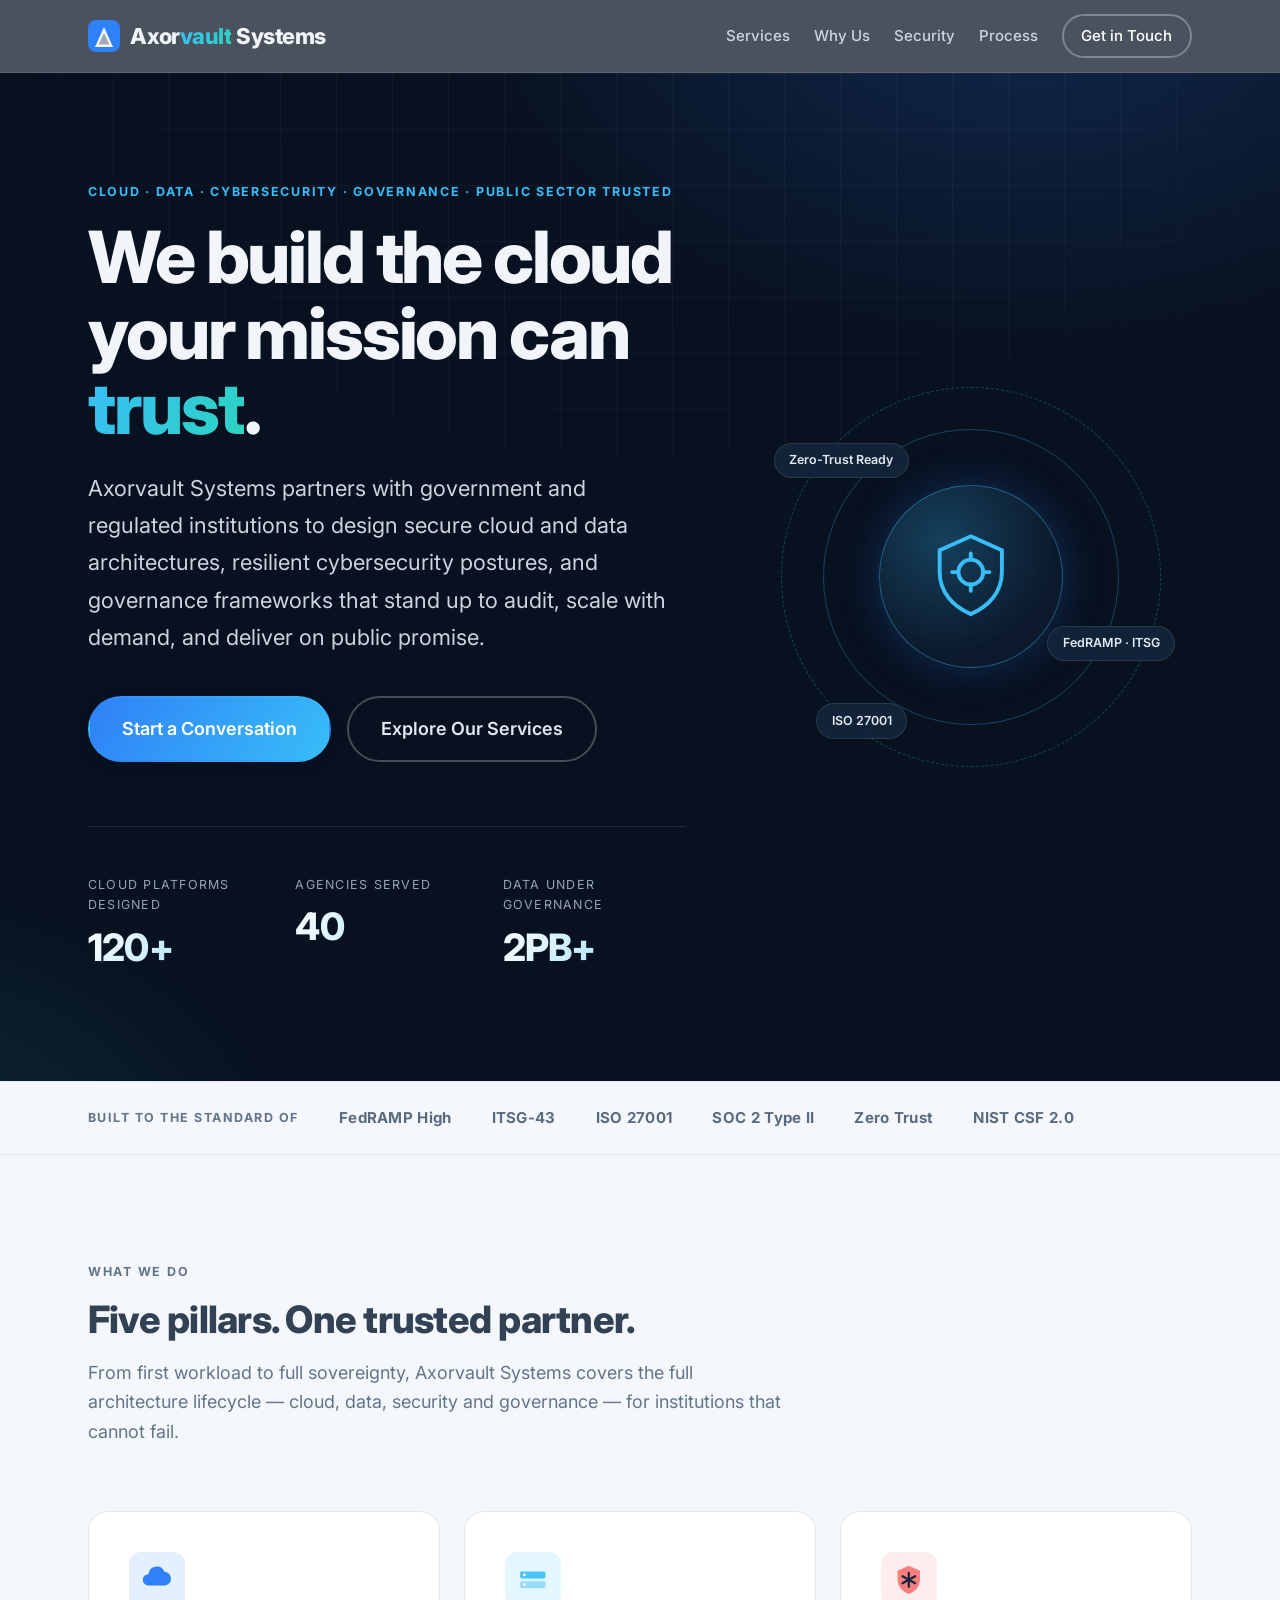
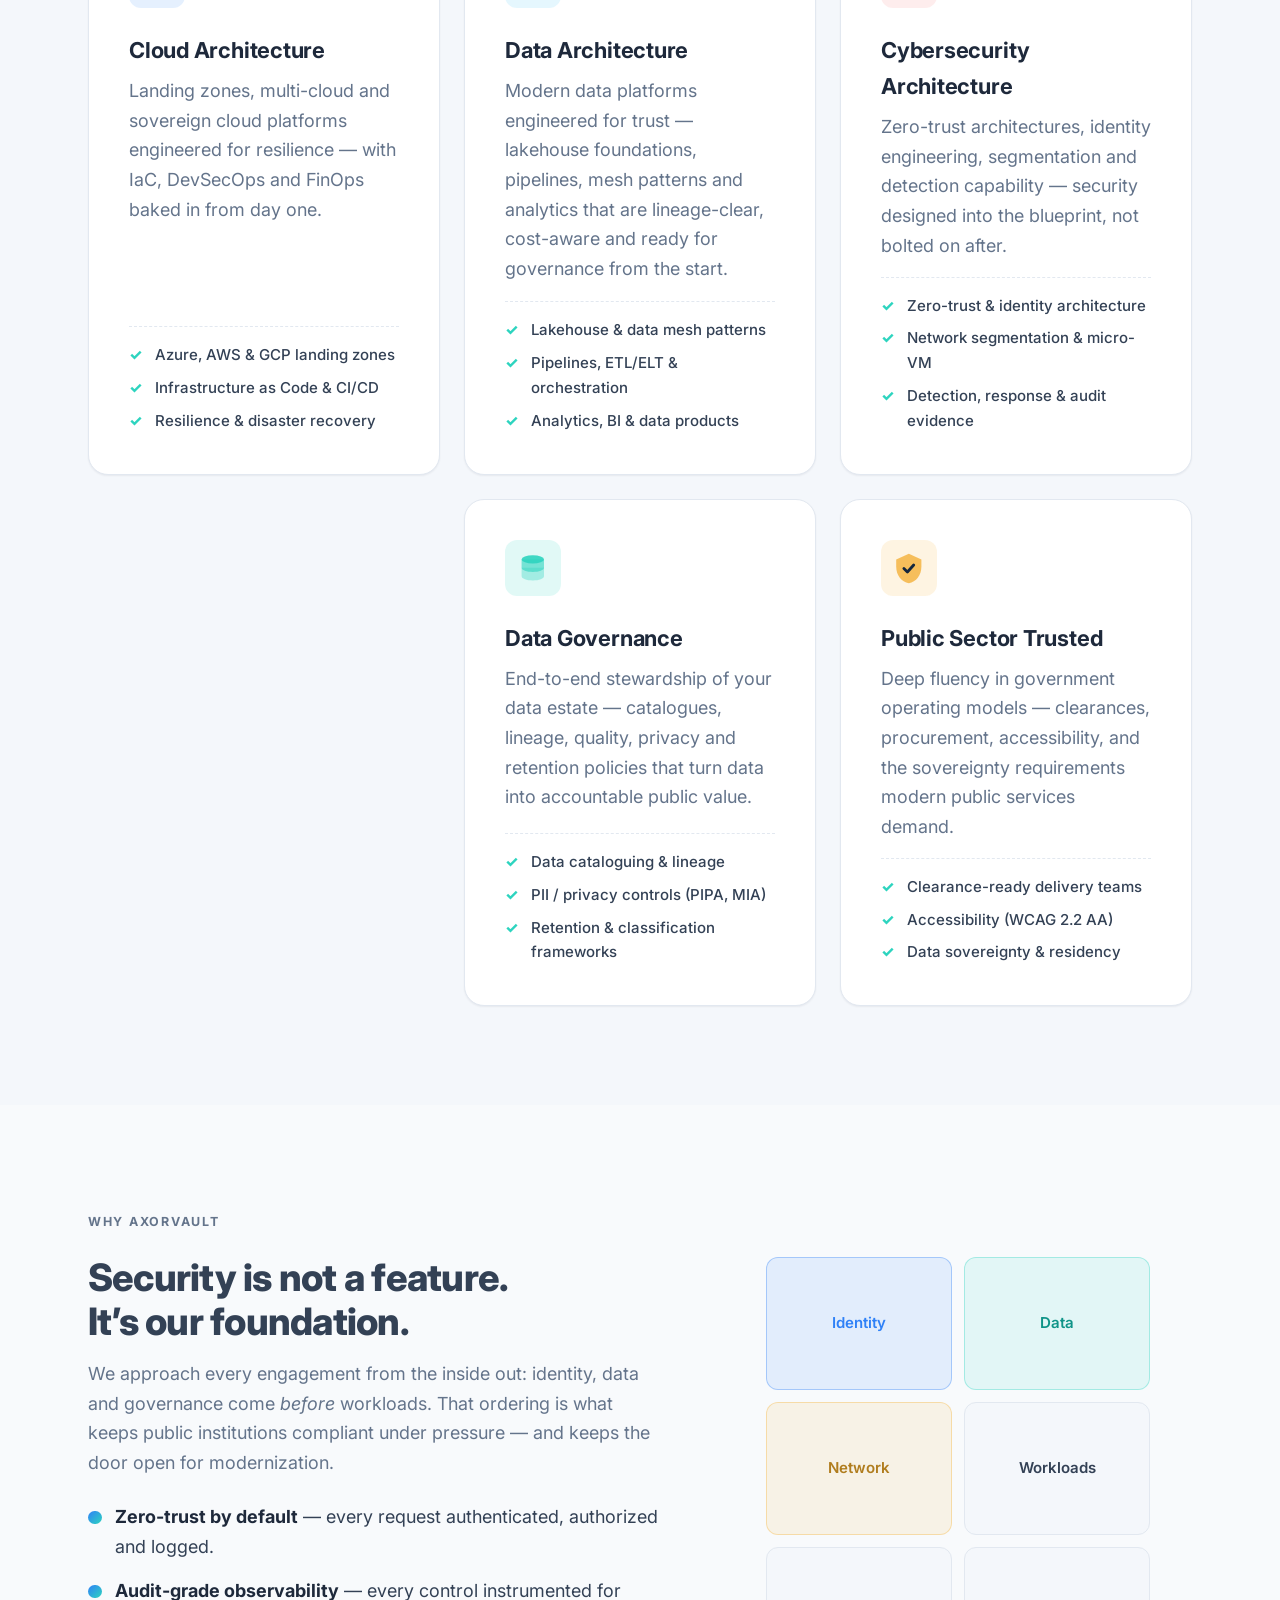
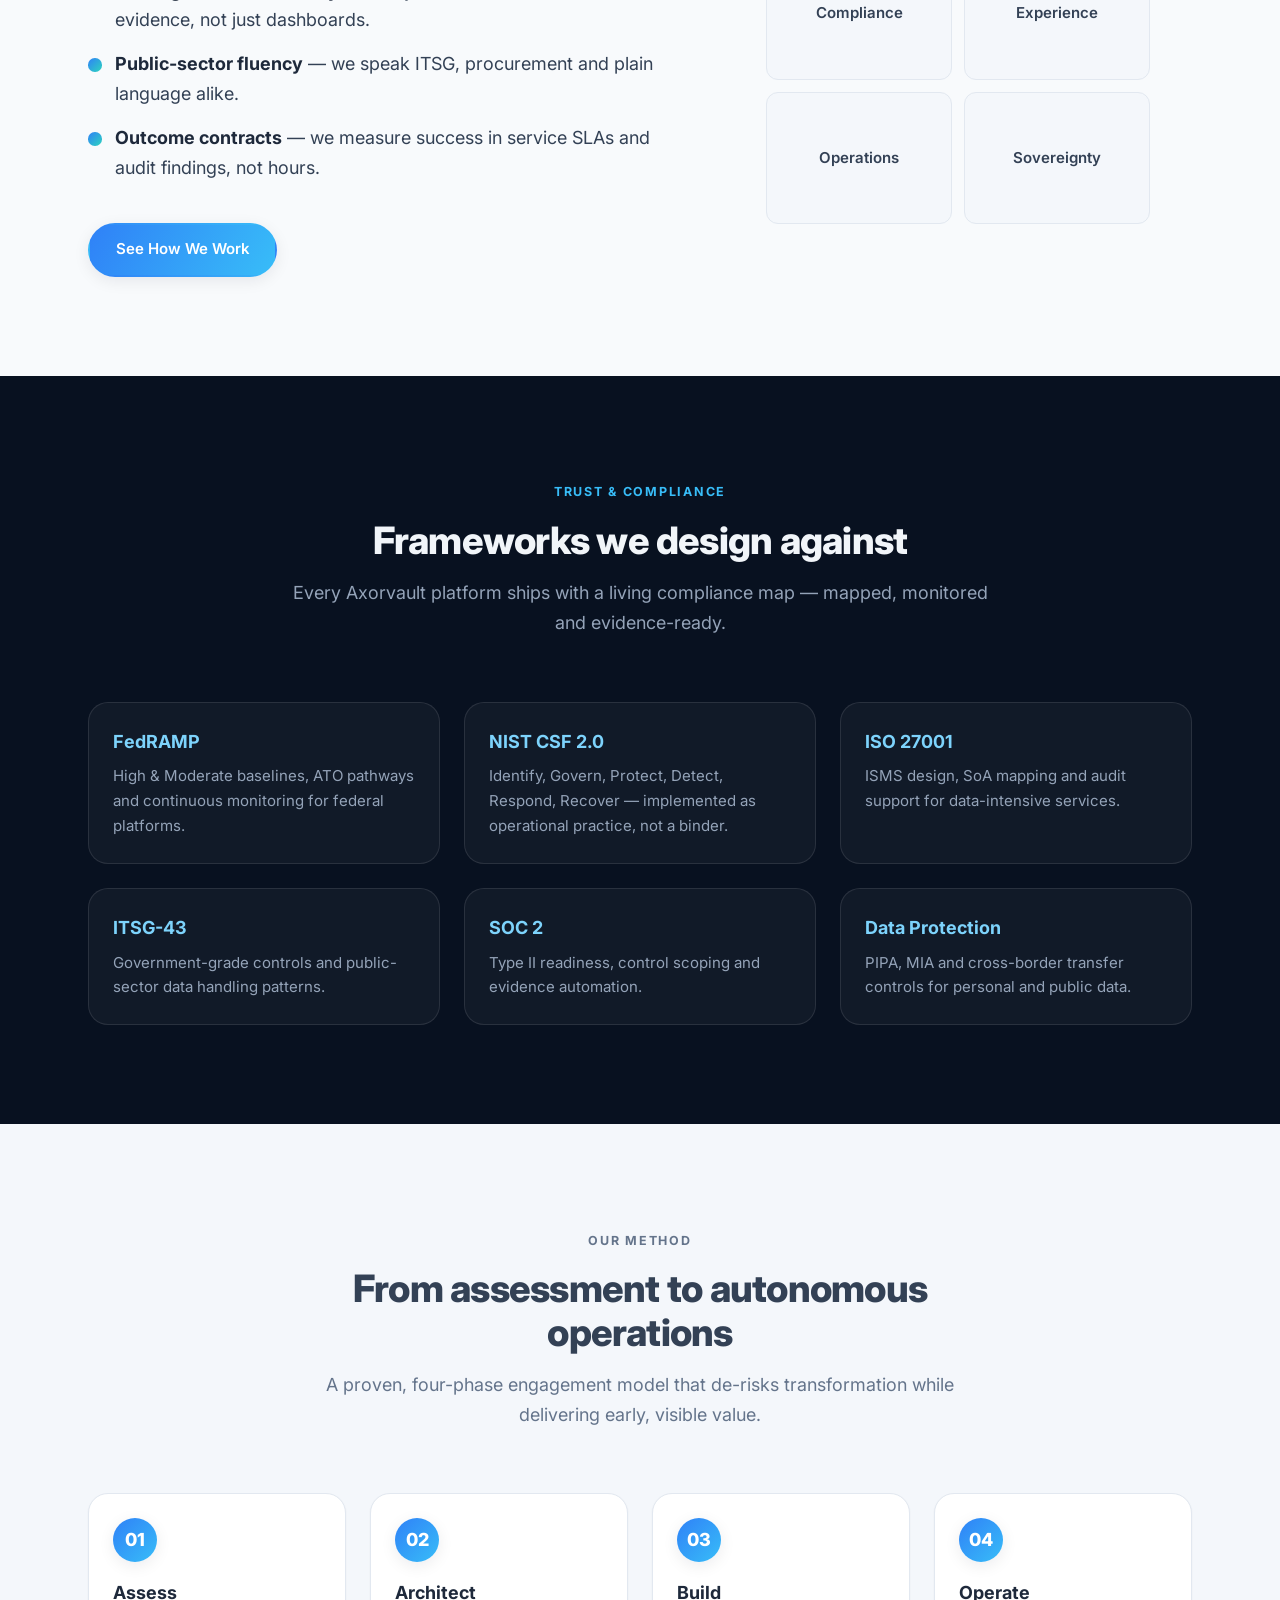
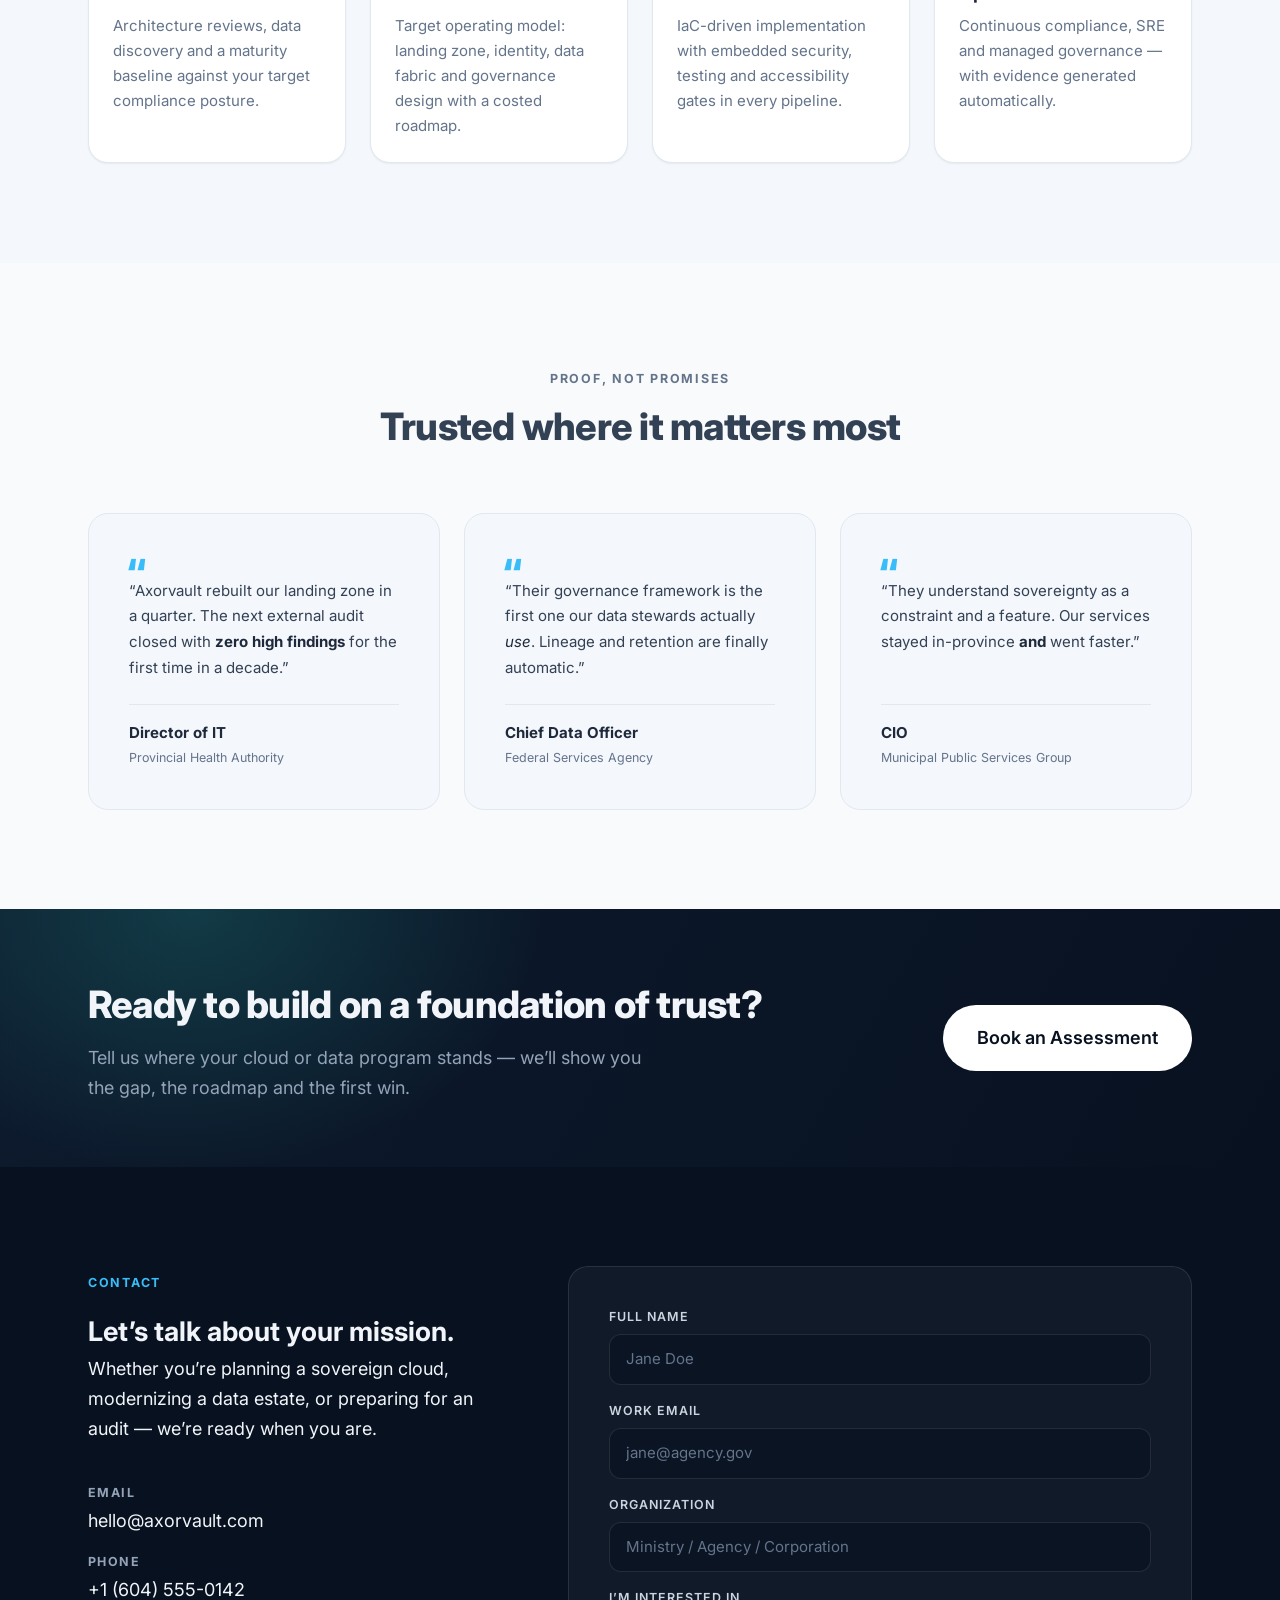
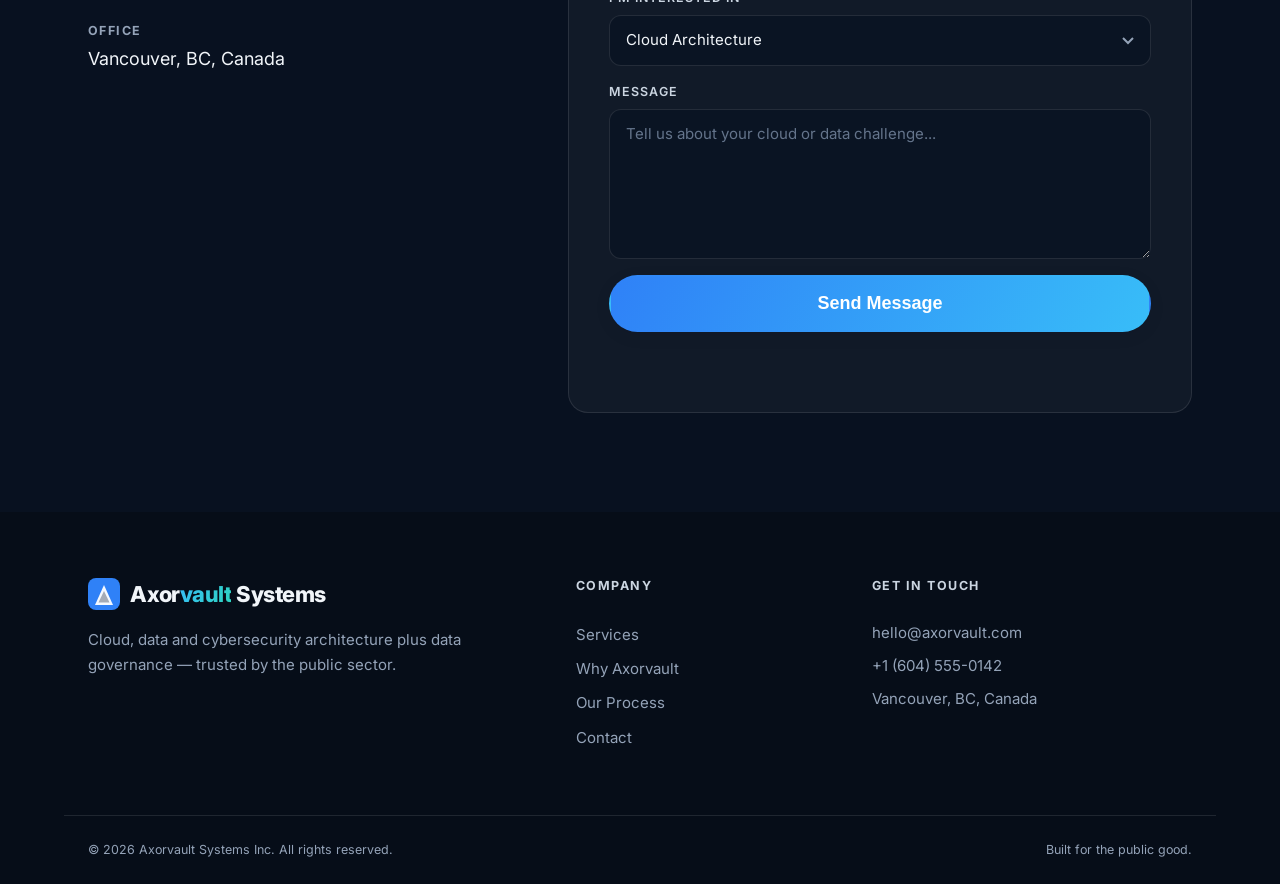
==== index.html @ ec341d4b "initial commit" ====
<!DOCTYPE html>
<html lang="en">
<head>
  <meta charset="UTF-8" />
  <meta name="viewport" content="width=device-width, initial-scale=1.0" />
  <title>Axorvault Systems — Cloud, Data &amp; Cybersecurity Architecture, Data Governance, Public Sector Trusted</title>
  <meta name="description" content="Axorvault Systems designs secure cloud and data architectures, cybersecurity frameworks and data governance programs trusted by public sector organizations." />
  <link rel="icon" type="image/svg+xml" href="assets/favicon.svg" />
  <link rel="preconnect" href="https://fonts.googleapis.com" />
  <link rel="preconnect" href="https://fonts.gstatic.com" crossorigin />
  <link href="https://fonts.googleapis.com/css2?family=Inter:wght@400;500;600;700;800&display=swap" rel="stylesheet" />
  <link rel="stylesheet" href="css/styles.css" />
</head>
<body>
  <a class="skip-link" href="#main">Skip to main content</a>

  <!-- ══════════════ SECTION: HEADER / NAV ══════════════ -->
  <header class="nav" id="top">
    <div class="container nav__inner">
      <a class="brand" href="#top" aria-label="Axorvault home">
        <svg class="brand__mark" viewBox="0 0 32 32" aria-hidden="true" focusable="false">
          <rect width="32" height="32" rx="8" fill="#2f81f7" />
          <path d="M16 7l9 20H7z" fill="#fff" opacity="0.95" />
          <path d="M16 13l5.5 11.5h-11z" fill="#0d1b2e" opacity="0.35" />
        </svg>
        <span class="brand__name">Axor<em>vault</em> Systems</span>
      </a>

      <nav class="nav__links" id="primary-nav" aria-label="Primary">
        <a href="#services">Services</a>
        <a href="#why">Why Us</a>
        <a href="#security">Security</a>
        <a href="#process">Process</a>
        <a href="#contact" class="btn btn--sm">Get in Touch</a>
      </nav>

      <button class="nav__toggle" type="button" aria-expanded="false" aria-controls="primary-nav">
        <span class="nav__toggle-bar" aria-hidden="true"></span>
        <span class="nav__toggle-bar" aria-hidden="true"></span>
        <span class="nav__toggle-bar" aria-hidden="true"></span>
        <span class="sr-only">Toggle menu</span>
      </button>
    </div>
  </header>

  <main id="main">
    <!-- ══════════════ SECTION: HERO ══════════════ -->
    <section class="hero" aria-labelledby="hero-title">
      <div class="container hero__inner">
        <div class="hero__content reveal">
          <p class="eyebrow eyebrow--accent">Cloud · Data · Cybersecurity · Governance · Public Sector Trusted</p>
          <h1 id="hero-title">We build the cloud your mission can <span class="grad-text">trust</span>.</h1>
          <p class="lede">Axorvault Systems partners with government and regulated institutions to design secure cloud and data architectures, resilient cybersecurity postures, and governance frameworks that stand up to audit, scale with demand, and deliver on public promise.</p>
          <div class="hero__actions">
            <a href="#contact" class="btn btn--primary btn--lg">Start a Conversation</a>
            <a href="#services" class="btn btn--ghost btn--lg">Explore Our Services</a>
          </div>

          <dl class="hero__stats" role="list">
            <div class="stat" role="listitem">
              <dt>Cloud Platforms Designed</dt>
              <dd class="stat__num" data-count="120" data-suffix="+">0+</dd>
            </div>
            <div class="stat" role="listitem">
              <dt>Agencies Served</dt>
              <dd class="stat__num" data-count="40" data-suffix="">0</dd>
            </div>
            <div class="stat" role="listitem">
              <dt>Data Under Governance</dt>
              <dd class="stat__num" data-count="2" data-suffix="PB+">0PB+</dd>
            </div>
          </dl>
        </div>

        <div class="hero__visual reveal" aria-hidden="true">
          <div class="vault">
            <div class="vault__ring vault__ring--1"></div>
            <div class="vault__ring vault__ring--2"></div>
            <div class="vault__core">
              <svg viewBox="0 0 64 64" class="vault__icon">
                <path d="M32 6l20 9v14c0 13-8.5 22-20 27C20.5 51 12 42 12 29V15z" fill="none" stroke="#38bdf8" stroke-width="2.5" />
                <circle cx="32" cy="29" r="8" fill="none" stroke="#38bdf8" stroke-width="2.5" />
                <path d="M32 21v-4M32 41v-4M24 29h-4M44 29h-4" stroke="#38bdf8" stroke-width="2.5" stroke-linecap="round" />
              </svg>
            </div>
            <div class="vault__chip vault__chip--1">Zero-Trust Ready</div>
            <div class="vault__chip vault__chip--2">FedRAMP · ITSG</div>
            <div class="vault__chip vault__chip--3">ISO 27001</div>
          </div>
        </div>
      </div>
    </section>

    <!-- ══════════════ SECTION: TRUST BAR ══════════════ -->
    <section class="trustbar" aria-label="Compliance and certifications">
      <div class="container trustbar__inner reveal">
        <span class="trustbar__label">Built to the standard of</span>
        <ul class="trustbar__items" role="list">
          <li>FedRAMP High</li>
          <li>ITSG-43</li>
          <li>ISO 27001</li>
          <li>SOC 2 Type II</li>
          <li>Zero Trust</li>
          <li>NIST CSF 2.0</li>
        </ul>
      </div>
    </section>

    <!-- ══════════════ SECTION: SERVICES ══════════════ -->
    <section class="section section--light" id="services" aria-labelledby="services-title">
      <div class="container">
        <header class="section__head reveal">
          <p class="eyebrow">What We Do</p>
          <h2 id="services-title">Five pillars. One trusted partner.</h2>
          <p class="section__sub">From first workload to full sovereignty, Axorvault Systems covers the full architecture lifecycle — cloud, data, security and governance — for institutions that cannot fail.</p>
        </header>

        <div class="card-grid">
          <article class="service-card reveal">
            <div class="service-card__icon service-card__icon--azure" aria-hidden="true">
              <svg viewBox="0 0 24 24"><path d="M6 16a4 4 0 010-8 6 6 0 0111.5-1.8A4.5 4.5 0 0117 16H6z" fill="currentColor"/></svg>
            </div>
            <h3>Cloud Architecture</h3>
            <p>Landing zones, multi-cloud and sovereign cloud platforms engineered for resilience — with IaC, DevSecOps and FinOps baked in from day one.</p>
            <ul class="tick-list">
              <li>Azure, AWS &amp; GCP landing zones</li>
              <li>Infrastructure as Code &amp; CI/CD</li>
              <li>Resilience &amp; disaster recovery</li>
            </ul>
          </article>

          <article class="service-card reveal">
            <div class="service-card__icon service-card__icon--cyan" aria-hidden="true">
              <svg viewBox="0 0 24 24"><rect x="3" y="6" width="18" height="5" rx="1" fill="currentColor" opacity="0.9"/><rect x="3" y="13" width="18" height="5" rx="1" fill="currentColor" opacity="0.45"/><circle cx="6" cy="8.5" r="1" fill="#fff"/><circle cx="6" cy="15.5" r="1" fill="#fff"/></svg>
            </div>
            <h3>Data Architecture</h3>
            <p>Modern data platforms engineered for trust — lakehouse foundations, pipelines, mesh patterns and analytics that are lineage-clear, cost-aware and ready for governance from the start.</p>
            <ul class="tick-list">
              <li>Lakehouse &amp; data mesh patterns</li>
              <li>Pipelines, ETL/ELT &amp; orchestration</li>
              <li>Analytics, BI &amp; data products</li>
            </ul>
          </article>

          <article class="service-card reveal">
            <div class="service-card__icon service-card__icon--red" aria-hidden="true">
              <svg viewBox="0 0 24 24"><path d="M12 2l8 3.5v6c0 5.5-3.4 9.3-8 10.5C7.4 20.8 4 17 4 11.5v-6z" fill="currentColor" opacity="0.9"/><path d="M12 7v10M7.5 9.5l9 5M16.5 9.5l-9 5" fill="none" stroke="#14263d" stroke-width="1.6" stroke-linecap="round"/></svg>
            </div>
            <h3>Cybersecurity Architecture</h3>
            <p>Zero-trust architectures, identity engineering, segmentation and detection capability — security designed into the blueprint, not bolted on after.</p>
            <ul class="tick-list">
              <li>Zero-trust &amp; identity architecture</li>
              <li>Network segmentation &amp; micro-VM</li>
              <li>Detection, response &amp; audit evidence</li>
            </ul>
          </article>

          <article class="service-card service-card--center reveal">
            <div class="service-card__icon service-card__icon--teal" aria-hidden="true">
              <svg viewBox="0 0 24 24"><ellipse cx="12" cy="6" rx="8" ry="3" fill="currentColor" opacity="0.9"/><path d="M4 6v6c0 1.7 3.6 3 8 3s8-1.3 8-3V6" fill="currentColor" opacity="0.6"/><path d="M4 12v6c0 1.7 3.6 3 8 3s8-1.3 8-3v-6" fill="currentColor" opacity="0.35"/></svg>
            </div>
            <h3>Data Governance</h3>
            <p>End-to-end stewardship of your data estate — catalogues, lineage, quality, privacy and retention policies that turn data into accountable public value.</p>
            <ul class="tick-list">
              <li>Data cataloguing &amp; lineage</li>
              <li>PII / privacy controls (PIPA, MIA)</li>
              <li>Retention &amp; classification frameworks</li>
            </ul>
          </article>

          <article class="service-card reveal">
            <div class="service-card__icon service-card__icon--gold" aria-hidden="true">
              <svg viewBox="0 0 24 24"><path d="M12 2l9 4v5c0 6.5-3.8 10.8-9 12-5.2-1.2-9-5.5-9-12V6z" fill="currentColor" opacity="0.9"/><path d="M8.5 12.5l2.5 2.5 4.5-5" fill="none" stroke="#14263d" stroke-width="2" stroke-linecap="round" stroke-linejoin="round"/></svg>
            </div>
            <h3>Public Sector Trusted</h3>
            <p>Deep fluency in government operating models — clearances, procurement, accessibility, and the sovereignty requirements modern public services demand.</p>
            <ul class="tick-list">
              <li>Clearance-ready delivery teams</li>
              <li>Accessibility (WCAG 2.2 AA)</li>
              <li>Data sovereignty &amp; residency</li>
            </ul>
          </article>
        </div>
      </div>
    </section>

    <!-- ══════════════ SECTION: WHY AXORVAULT ══════════════ -->
    <section class="section" id="why" aria-labelledby="why-title">
      <div class="container why__inner">
        <div class="why__content reveal">
          <p class="eyebrow">Why Axorvault</p>
          <h2 id="why-title">Security is not a feature.<br />It&rsquo;s our foundation.</h2>
          <p>We approach every engagement from the inside out: identity, data and governance come <em>before</em> workloads. That ordering is what keeps public institutions compliant under pressure — and keeps the door open for modernization.</p>
          <ul class="why__list">
            <li><strong>Zero-trust by default</strong> — every request authenticated, authorized and logged.</li>
            <li><strong>Audit-grade observability</strong> — every control instrumented for evidence, not just dashboards.</li>
            <li><strong>Public-sector fluency</strong> — we speak ITSG, procurement and plain language alike.</li>
            <li><strong>Outcome contracts</strong> — we measure success in service SLAs and audit findings, not hours.</li>
          </ul>
          <a href="#process" class="btn btn--primary">See How We Work</a>
        </div>

        <div class="why__visual reveal" aria-hidden="true">
          <div class="matrix">
            <div class="matrix__cell matrix__cell--a">Identity</div>
            <div class="matrix__cell matrix__cell--b">Data</div>
            <div class="matrix__cell matrix__cell--c">Network</div>
            <div class="matrix__cell matrix__cell--d">Workloads</div>
            <div class="matrix__cell matrix__cell--e">Compliance</div>
            <div class="matrix__cell matrix__cell--f">Experience</div>
            <div class="matrix__cell matrix__cell--g">Operations</div>
            <div class="matrix__cell matrix__cell--h">Sovereignty</div>
          </div>
        </div>
      </div>
    </section>

    <!-- ══════════════ SECTION: SECURITY ══════════════ -->
    <section class="section section--dark" id="security" aria-labelledby="security-title">
      <div class="container">
        <header class="section__head section__head--center reveal">
          <p class="eyebrow eyebrow--accent">Trust &amp; Compliance</p>
          <h2 id="security-title">Frameworks we design against</h2>
          <p class="section__sub">Every Axorvault platform ships with a living compliance map — mapped, monitored and evidence-ready.</p>
        </header>

        <div class="framework-grid">
          <div class="framework reveal"><h3>FedRAMP</h3><p>High &amp; Moderate baselines, ATO pathways and continuous monitoring for federal platforms.</p></div>
          <div class="framework reveal"><h3>NIST CSF 2.0</h3><p>Identify, Govern, Protect, Detect, Respond, Recover — implemented as operational practice, not a binder.</p></div>
          <div class="framework reveal"><h3>ISO 27001</h3><p>ISMS design, SoA mapping and audit support for data-intensive services.</p></div>
          <div class="framework reveal"><h3>ITSG-43</h3><p>Government-grade controls and public-sector data handling patterns.</p></div>
          <div class="framework reveal"><h3>SOC 2</h3><p>Type II readiness, control scoping and evidence automation.</p></div>
          <div class="framework reveal"><h3>Data Protection</h3><p>PIPA, MIA and cross-border transfer controls for personal and public data.</p></div>
        </div>
      </div>
    </section>

    <!-- ══════════════ SECTION: PROCESS ══════════════ -->
    <section class="section section--light" id="process" aria-labelledby="process-title">
      <div class="container">
        <header class="section__head section__head--center reveal">
          <p class="eyebrow">Our Method</p>
          <h2 id="process-title">From assessment to autonomous operations</h2>
          <p class="section__sub">A proven, four-phase engagement model that de-risks transformation while delivering early, visible value.</p>
        </header>

        <ol class="steps" role="list">
          <li class="step reveal">
            <span class="step__num">01</span>
            <h3>Assess</h3>
            <p>Architecture reviews, data discovery and a maturity baseline against your target compliance posture.</p>
          </li>
          <li class="step reveal">
            <span class="step__num">02</span>
            <h3>Architect</h3>
            <p>Target operating model: landing zone, identity, data fabric and governance design with a costed roadmap.</p>
          </li>
          <li class="step reveal">
            <span class="step__num">03</span>
            <h3>Build</h3>
            <p>IaC-driven implementation with embedded security, testing and accessibility gates in every pipeline.</p>
          </li>
          <li class="step reveal">
            <span class="step__num">04</span>
            <h3>Operate</h3>
            <p>Continuous compliance, SRE and managed governance — with evidence generated automatically.</p>
          </li>
        </ol>
      </div>
    </section>

    <!-- ══════════════ SECTION: TESTIMONIALS ══════════════ -->
    <section class="section" id="results" aria-labelledby="results-title">
      <div class="container">
        <header class="section__head section__head--center reveal">
          <p class="eyebrow">Proof, Not Promises</p>
          <h2 id="results-title">Trusted where it matters most</h2>
        </header>

        <div class="quote-grid">
          <figure class="quote reveal">
            <blockquote>&ldquo;Axorvault rebuilt our landing zone in a quarter. The next external audit closed with <strong>zero high findings</strong> for the first time in a decade.&rdquo;</blockquote>
            <figcaption><strong>Director of IT</strong><span>Provincial Health Authority</span></figcaption>
          </figure>
          <figure class="quote reveal">
            <blockquote>&ldquo;Their governance framework is the first one our data stewards actually <em>use</em>. Lineage and retention are finally automatic.&rdquo;</blockquote>
            <figcaption><strong>Chief Data Officer</strong><span>Federal Services Agency</span></figcaption>
          </figure>
          <figure class="quote reveal">
            <blockquote>&ldquo;They understand sovereignty as a constraint and a feature. Our services stayed in-province <strong>and</strong> went faster.&rdquo;</blockquote>
            <figcaption><strong>CIO</strong><span>Municipal Public Services Group</span></figcaption>
          </figure>
        </div>
      </div>
    </section>

    <!-- ══════════════ SECTION: CTA ══════════════ -->
    <section class="cta" aria-labelledby="cta-title">
      <div class="container cta__inner reveal">
        <div>
          <h2 id="cta-title">Ready to build on a foundation of trust?</h2>
          <p>Tell us where your cloud or data program stands — we&rsquo;ll show you the gap, the roadmap and the first win.</p>
        </div>
        <a href="#contact" class="btn btn--light btn--lg">Book an Assessment</a>
      </div>
    </section>

    <!-- ══════════════ SECTION: CONTACT ══════════════ -->
    <section class="section section--dark" id="contact" aria-labelledby="contact-title">
      <div class="container contact__inner">
        <div class="contact__info reveal">
          <p class="eyebrow eyebrow--accent">Contact</p>
          <h2 id="contact-title">Let&rsquo;s talk about your mission.</h2>
          <p>Whether you&rsquo;re planning a sovereign cloud, modernizing a data estate, or preparing for an audit — we&rsquo;re ready when you are.</p>
          <ul class="contact__details" role="list">
            <li>
              <span class="contact__label">Email</span>
              <a href="mailto:hello@axorvault.com">hello@axorvault.com</a>
            </li>
            <li>
              <span class="contact__label">Phone</span>
              <a href="tel:+16045550142">+1 (604) 555-0142</a>
            </li>
            <li>
              <span class="contact__label">Office</span>
              <span>Vancouver, BC, Canada</span>
            </li>
          </ul>
        </div>

        <form class="contact__form reveal" novalidate>
          <div class="field">
            <label for="name">Full name</label>
            <input id="name" name="name" type="text" autocomplete="name" required placeholder="Jane Doe" />
          </div>
          <div class="field">
            <label for="email">Work email</label>
            <input id="email" name="email" type="email" autocomplete="email" required placeholder="jane@agency.gov" />
          </div>
          <div class="field">
            <label for="org">Organization</label>
            <input id="org" name="org" type="text" autocomplete="organization" placeholder="Ministry / Agency / Corporation" />
          </div>
          <div class="field">
            <label for="topic">I&rsquo;m interested in</label>
            <select id="topic" name="topic">
              <option>Cloud Architecture</option>
              <option>Data Architecture</option>
              <option>Cybersecurity Architecture</option>
              <option>Data Governance</option>
              <option>Public Sector Transformation</option>
              <option>Compliance &amp; Audit</option>
              <option>Something else</option>
            </select>
          </div>
          <div class="field">
            <label for="message">Message</label>
            <textarea id="message" name="message" rows="5" required placeholder="Tell us about your cloud or data challenge..."></textarea>
          </div>
          <button class="btn btn--primary btn--lg" type="submit">Send Message</button>
          <p class="form-status" role="status" aria-live="polite"></p>
        </form>
      </div>
    </section>
  </main>

  <!-- ══════════════ SECTION: FOOTER ══════════════ -->
  <footer class="footer">
    <div class="container footer__inner">
      <div class="footer__brand">
        <a class="brand brand--footer" href="#top" aria-label="Axorvault home">
          <svg class="brand__mark" viewBox="0 0 32 32" aria-hidden="true" focusable="false">
            <rect width="32" height="32" rx="8" fill="#2f81f7" />
            <path d="M16 7l9 20H7z" fill="#fff" opacity="0.95" />
            <path d="M16 13l5.5 11.5h-11z" fill="#0d1b2e" opacity="0.35" />
          </svg>
          <span class="brand__name">Axor<em>vault</em> Systems</span>
        </a>
        <p>Cloud, data and cybersecurity architecture plus data governance — trusted by the public sector.</p>
      </div>

      <nav class="footer__nav" aria-label="Footer">
        <h3>Company</h3>
        <a href="#services">Services</a>
        <a href="#why">Why Axorvault</a>
        <a href="#process">Our Process</a>
        <a href="#contact">Contact</a>
      </nav>

      <div class="footer__contact">
        <h3>Get in Touch</h3>
        <a href="mailto:hello@axorvault.com">hello@axorvault.com</a>
        <a href="tel:+16045550142">+1 (604) 555-0142</a>
        <p>Vancouver, BC, Canada</p>
      </div>
    </div>
    <div class="container footer__legal">
      <p>&copy; <span id="year"></span> Axorvault Systems Inc. All rights reserved.</p>
      <p>Built for the public good.</p>
    </div>
  </footer>

  <script src="js/main.js"></script>
</body>
</html>
---- css/styles.css ----
/* ═══════════════════════════════════════════════════════════
   AXORVAULT — DESIGN TOKENS
   Change these first before touching component styles.
   ═══════════════════════════════════════════════════════════ */
:root {
  /* ── Brand colors ── */
  --navy-900: #081120;
  --navy-800: #0d1b2e;
  --navy-700: #14263d;
  --navy-600: #1e3a5f;

  --azure-500: #2f81f7;
  --azure-400: #38bdf8;
  --azure-300: #7dd3fc;

  --teal-400: #2dd4bf;
  --teal-300: #5eead4;

  --gold-400: #f5b84c;
  --gold-300: #fcd34d;

  /* ── Neutrals ── */
  --slate-50: #f8fafc;
  --slate-100: #f4f7fb;
  --slate-200: #e2e8f0;
  --slate-300: #cbd5e1;
  --slate-400: #94a3b8;
  --slate-500: #64748b;
  --slate-600: #5b6b7f;
  --slate-700: #334155;
  --slate-800: #1e293b;

  /* ── Semantic ── */
  --bg: var(--slate-50);
  --bg-dark: var(--navy-900);
  --bg-card: #ffffff;
  --text: var(--slate-700);
  --text-muted: var(--slate-500);
  --text-inverse: #f1f5f9;
  --text-inverse-muted: var(--slate-400);
  --accent: var(--azure-500);
  --accent-soft: rgba(47, 129, 247, 0.12);
  --border: var(--slate-200);
  --border-dark: rgba(255, 255, 255, 0.1);

  /* ── Typography scale (fluid) ── */
  --text-xs: clamp(0.72rem, 0.7rem + 0.1vw, 0.8rem);
  --text-sm: clamp(0.85rem, 0.82rem + 0.15vw, 0.95rem);
  --text-base: clamp(1rem, 0.95rem + 0.25vw, 1.125rem);
  --text-lg: clamp(1.125rem, 1.05rem + 0.4vw, 1.375rem);
  --text-xl: clamp(1.375rem, 1.2rem + 0.7vw, 1.75rem);
  --text-2xl: clamp(1.75rem, 1.4rem + 1.2vw, 2.5rem);
  --text-3xl: clamp(2.25rem, 1.6rem + 2.2vw, 3.5rem);
  --text-display: clamp(2.75rem, 1.8rem + 3.8vw, 4.5rem);

  /* ── Spacing ── */
  --space-xs: 0.5rem;
  --space-sm: 1rem;
  --space-md: 1.5rem;
  --space-lg: 2.5rem;
  --space-xl: 4rem;
  --space-2xl: 6rem;
  --space-section: clamp(4rem, 3rem + 4vw, 8rem);

  /* ── Layout ── */
  --container: 72rem;
  --radius-sm: 0.375rem;
  --radius-md: 0.75rem;
  --radius-lg: 1.25rem;
  --radius-xl: 2rem;
  --radius-full: 999px;

  /* ── Misc ── */
  --shadow-sm: 0 1px 2px rgba(8, 17, 32, 0.06);
  --shadow-md: 0 4px 16px rgba(8, 17, 32, 0.08);
  --shadow-lg: 0 12px 40px rgba(8, 17, 32, 0.14);
  --shadow-glow: 0 0 40px rgba(47, 129, 247, 0.25);
  --transition: 0.25s cubic-bezier(0.4, 0, 0.2, 1);
  --font: 'Inter', -apple-system, BlinkMacSystemFont, 'Segoe UI', sans-serif;
}

/* ═══════════════════════════════════════════════════════════
   RESET & BASE
   ═══════════════════════════════════════════════════════════ */
*,
*::before,
*::after {
  box-sizing: border-box;
  margin: 0;
  padding: 0;
}

html {
  scroll-behavior: smooth;
  -webkit-text-size-adjust: 100%;
}

body {
  font-family: var(--font);
  font-size: var(--text-base);
  line-height: 1.65;
  color: var(--text);
  background: var(--bg);
  -webkit-font-smoothing: antialiased;
}

img,
svg {
  display: block;
  max-width: 100%;
}

a {
  color: var(--accent);
  text-decoration: none;
  transition: color var(--transition);
}

a:hover {
  color: var(--azure-400);
}

ul,
ol {
  list-style: none;
}

:focus-visible {
  outline: 3px solid var(--accent);
  outline-offset: 3px;
  border-radius: var(--radius-sm);
}

/* Utility: skip link */
.skip-link {
  position: absolute;
  top: -100%;
  left: 1rem;
  z-index: 100;
  padding: 0.75rem 1.25rem;
  background: var(--navy-800);
  color: var(--text-inverse);
  border-radius: var(--radius-sm);
  font-weight: 600;
  transition: top 0.2s;
}

.skip-link:focus {
  top: 1rem;
}

/* Utility: screen reader only */
.sr-only {
  position: absolute;
  width: 1px;
  height: 1px;
  padding: 0;
  margin: -1px;
  overflow: hidden;
  clip: rect(0, 0, 0, 0);
  white-space: nowrap;
  border: 0;
}

/* Layout: container */
.container {
  width: 100%;
  max-width: var(--container);
  margin-inline: auto;
  padding-inline: var(--space-md);
}

/* Typography helpers */
.eyebrow {
  display: inline-block;
  font-size: var(--text-xs);
  font-weight: 700;
  letter-spacing: 0.14em;
  text-transform: uppercase;
  color: var(--slate-500);
  margin-bottom: var(--space-sm);
}

.eyebrow--accent {
  color: var(--azure-400);
}

.grad-text {
  background: linear-gradient(120deg, var(--azure-400), var(--teal-400));
  -webkit-background-clip: text;
  background-clip: text;
  -webkit-text-fill-color: transparent;
  color: transparent;
}

.lede {
  font-size: var(--text-lg);
  color: var(--slate-600);
  max-width: 46rem;
  line-height: 1.7;
}

/* Buttons */
.btn {
  display: inline-flex;
  align-items: center;
  justify-content: center;
  gap: 0.5rem;
  font-weight: 600;
  font-size: var(--text-sm);
  padding: 0.8rem 1.6rem;
  border-radius: var(--radius-full);
  border: 2px solid transparent;
  cursor: pointer;
  transition: all var(--transition);
  white-space: nowrap;
}

.btn--sm {
  padding: 0.5rem 1.1rem;
  font-size: var(--text-xs);
}

.btn--lg {
  padding: 1rem 2rem;
  font-size: var(--text-base);
}

.btn--primary {
  background: linear-gradient(120deg, var(--azure-500), var(--azure-400));
  color: #fff;
  box-shadow: var(--shadow-md);
}

.btn--primary:hover {
  transform: translateY(-2px);
  box-shadow: var(--shadow-glow);
  color: #fff;
}

.btn--ghost {
  background: transparent;
  color: var(--slate-700);
  border-color: var(--slate-300);
}

.btn--ghost:hover {
  border-color: var(--accent);
  color: var(--accent);
  background: var(--accent-soft);
}

.btn--light {
  background: #fff;
  color: var(--navy-900);
}

.btn--light:hover {
  transform: translateY(-2px);
  box-shadow: var(--shadow-lg);
}

/* Sections */
.section {
  padding-block: var(--space-section);
}

.section--light {
  background: var(--slate-100);
}

.section--dark {
  background: var(--bg-dark);
  color: var(--text-inverse);
}

.section__head {
  max-width: 44rem;
  margin-bottom: var(--space-xl);
}

.section__head--center {
  margin-inline: auto;
  text-align: center;
}

.section__head h2 {
  font-size: var(--text-2xl);
  font-weight: 800;
  letter-spacing: -0.02em;
  line-height: 1.15;
  margin-bottom: var(--space-sm);
  color: inherit;
}

.section__sub {
  color: var(--text-muted);
}

.section--dark .section__sub {
  color: var(--text-inverse-muted);
}

/* ═══════════════════════════════════════════════════════════
   NAV / HEADER
   ═══════════════════════════════════════════════════════════ */
.nav {
  position: sticky;
  top: 0;
  z-index: 50;
  background: rgba(8, 17, 32, 0.72);
  backdrop-filter: blur(14px);
  -webkit-backdrop-filter: blur(14px);
  border-bottom: 1px solid var(--border-dark);
  transition: background var(--transition), box-shadow var(--transition);
}

.nav--scrolled {
  background: rgba(8, 17, 32, 0.92);
  box-shadow: var(--shadow-md);
}

.nav__inner {
  display: flex;
  align-items: center;
  justify-content: space-between;
  gap: var(--space-md);
  min-height: 4.5rem;
}

.brand {
  display: inline-flex;
  align-items: center;
  gap: 0.65rem;
  color: var(--text-inverse);
}

.brand:hover {
  color: var(--text-inverse);
}

.brand__mark {
  width: 2rem;
  height: 2rem;
  flex-shrink: 0;
}

.brand__name {
  font-size: var(--text-lg);
  font-weight: 800;
  letter-spacing: -0.02em;
}

.brand__name em {
  font-style: normal;
  background: linear-gradient(120deg, var(--azure-400), var(--teal-400));
  -webkit-background-clip: text;
  background-clip: text;
  -webkit-text-fill-color: transparent;
}

.nav__links {
  display: flex;
  align-items: center;
  gap: var(--space-md);
}

.nav__links > a {
  color: var(--slate-300);
  font-size: var(--text-sm);
  font-weight: 500;
}

.nav__links > a:hover {
  color: #fff;
}

.nav__links > a.btn {
  color: #fff;
  border-color: rgba(255, 255, 255, 0.3);
}

.nav__links > a.btn:hover {
  background: var(--accent-soft);
  border-color: var(--accent);
  color: #fff;
}

.nav__toggle {
  display: none;
  flex-direction: column;
  justify-content: center;
  gap: 5px;
  width: 2.75rem;
  height: 2.75rem;
  background: transparent;
  border: 1px solid var(--border-dark);
  border-radius: var(--radius-md);
  cursor: pointer;
  align-items: center;
}

.nav__toggle-bar {
  width: 1.1rem;
  height: 2px;
  background: var(--text-inverse);
  border-radius: 2px;
  transition: transform var(--transition), opacity var(--transition);
}

.nav--open .nav__toggle-bar:nth-child(1) {
  transform: translateY(7px) rotate(45deg);
}

.nav--open .nav__toggle-bar:nth-child(2) {
  opacity: 0;
}

.nav--open .nav__toggle-bar:nth-child(3) {
  transform: translateY(-7px) rotate(-45deg);
}

/* ═══════════════════════════════════════════════════════════
   HERO
   ═══════════════════════════════════════════════════════════ */
.hero {
  position: relative;
  background:
    radial-gradient(60rem 40rem at 80% -10%, rgba(47, 129, 247, 0.22), transparent 60%),
    radial-gradient(50rem 35rem at -10% 110%, rgba(45, 212, 191, 0.14), transparent 55%),
    var(--bg-dark);
  color: var(--text-inverse);
  overflow: hidden;
}

.hero::before {
  content: '';
  position: absolute;
  inset: 0;
  background-image:
    linear-gradient(rgba(255, 255, 255, 0.035) 1px, transparent 1px),
    linear-gradient(90deg, rgba(255, 255, 255, 0.035) 1px, transparent 1px);
  background-size: 56px 56px;
  mask-image: radial-gradient(ellipse 90% 80% at 50% 0%, black 30%, transparent 75%);
  -webkit-mask-image: radial-gradient(ellipse 90% 80% at 50% 0%, black 30%, transparent 75%);
  pointer-events: none;
}

.hero__inner {
  position: relative;
  display: grid;
  grid-template-columns: 1.15fr 0.85fr;
  gap: var(--space-xl);
  align-items: center;
  padding-block: clamp(4rem, 8vw, 8rem);
}

.hero h1 {
  font-size: var(--text-display);
  font-weight: 800;
  letter-spacing: -0.03em;
  line-height: 1.05;
  margin-bottom: var(--space-md);
}

.hero .lede {
  color: var(--slate-300);
}

.hero__actions {
  display: flex;
  flex-wrap: wrap;
  gap: var(--space-sm);
  margin-block: var(--space-lg) var(--space-xl);
}

.hero .btn--ghost {
  color: var(--slate-200);
  border-color: rgba(255, 255, 255, 0.25);
}

.hero .btn--ghost:hover {
  color: #fff;
  border-color: var(--azure-400);
  background: var(--accent-soft);
}

/* Hero stats */
.hero__stats {
  display: grid;
  grid-template-columns: repeat(3, 1fr);
  gap: var(--space-md);
  border-top: 1px solid var(--border-dark);
  padding-top: var(--space-lg);
}

.stat dt {
  font-size: var(--text-xs);
  text-transform: uppercase;
  letter-spacing: 0.1em;
  color: var(--slate-400);
  margin-top: var(--space-xs);
}

.stat__num {
  font-size: var(--text-2xl);
  font-weight: 800;
  letter-spacing: -0.02em;
  background: linear-gradient(120deg, #fff, var(--azure-300));
  -webkit-background-clip: text;
  background-clip: text;
  -webkit-text-fill-color: transparent;
}

/* Hero vault visual */
.hero__visual {
  display: flex;
  justify-content: center;
}

.vault {
  position: relative;
  width: min(100%, 22rem);
  aspect-ratio: 1;
  display: grid;
  place-items: center;
}

.vault__ring {
  position: absolute;
  border-radius: 50%;
  border: 1px solid rgba(56, 189, 248, 0.35);
  animation: ring-pulse 5s ease-in-out infinite;
}

.vault__ring--1 {
  inset: 8%;
  border-color: rgba(56, 189, 248, 0.3);
}

.vault__ring--2 {
  inset: -4%;
  border-style: dashed;
  border-color: rgba(45, 212, 191, 0.3);
  animation-duration: 8s;
  animation-direction: reverse;
}

@keyframes ring-pulse {
  0%, 100% { transform: scale(1); opacity: 0.8; }
  50% { transform: scale(1.06); opacity: 1; }
}

.vault__core {
  width: 52%;
  aspect-ratio: 1;
  border-radius: 50%;
  display: grid;
  place-items: center;
  background: radial-gradient(circle at 35% 30%, rgba(56, 189, 248, 0.28), rgba(13, 27, 46, 0.9) 65%);
  border: 1px solid rgba(56, 189, 248, 0.4);
  box-shadow: var(--shadow-glow);
}

.vault__icon {
  width: 55%;
  height: auto;
}

.vault__chip {
  position: absolute;
  padding: 0.4rem 0.9rem;
  font-size: var(--text-xs);
  font-weight: 600;
  color: var(--slate-200);
  background: rgba(20, 38, 61, 0.85);
  border: 1px solid var(--border-dark);
  border-radius: var(--radius-full);
  backdrop-filter: blur(6px);
  animation: chip-float 6s ease-in-out infinite;
}

.vault__chip--1 { top: 12%; left: -6%; }
.vault__chip--2 { bottom: 26%; right: -8%; animation-delay: 1.5s; }
.vault__chip--3 { bottom: 4%; left: 6%; animation-delay: 3s; }

@keyframes chip-float {
  0%, 100% { transform: translateY(0); }
  50% { transform: translateY(-10px); }
}

/* ═══════════════════════════════════════════════════════════
   TRUST BAR
   ═══════════════════════════════════════════════════════════ */
.trustbar {
  background: var(--slate-100);
  border-block: 1px solid var(--border);
  padding-block: var(--space-md);
}

.trustbar__inner {
  display: flex;
  align-items: center;
  gap: var(--space-lg);
  flex-wrap: wrap;
}

.trustbar__label {
  font-size: var(--text-xs);
  font-weight: 700;
  text-transform: uppercase;
  letter-spacing: 0.12em;
  color: var(--slate-500);
}

.trustbar__items {
  display: flex;
  gap: var(--space-md) var(--space-lg);
  flex-wrap: wrap;
}

.trustbar__items li {
  font-size: var(--text-sm);
  font-weight: 700;
  color: var(--slate-600);
  letter-spacing: 0.02em;
}

/* ═══════════════════════════════════════════════════════════
   SERVICE CARDS
   ═══════════════════════════════════════════════════════════ */
.card-grid {
  display: grid;
  grid-template-columns: repeat(3, 1fr);
  gap: var(--space-md);
}

/* 5 cards: Public Sector card centered in row 2 (1+4 visual balance) */
.card-grid .service-card--center {
  grid-column: 2;
}

.service-card {
  display: flex;
  flex-direction: column;
  background: var(--bg-card);
  border: 1px solid var(--border);
  border-radius: var(--radius-lg);
  padding: var(--space-lg);
  box-shadow: var(--shadow-sm);
  transition: transform var(--transition), box-shadow var(--transition), border-color var(--transition);
}

.service-card:hover {
  transform: translateY(-6px);
  box-shadow: var(--shadow-lg);
  border-color: var(--slate-300);
}

.service-card__icon {
  display: grid;
  place-items: center;
  width: 3.5rem;
  height: 3.5rem;
  border-radius: var(--radius-md);
  margin-bottom: var(--space-md);
}

.service-card__icon svg {
  width: 60%;
  height: 60%;
}

.service-card__icon--azure {
  background: var(--accent-soft);
  color: var(--azure-500);
}

.service-card__icon--teal {
  background: rgba(45, 212, 191, 0.14);
  color: var(--teal-400);
}

.service-card__icon--gold {
  background: rgba(245, 184, 76, 0.16);
  color: var(--gold-400);
}

.service-card__icon--cyan {
  background: rgba(56, 189, 248, 0.13);
  color: var(--azure-400);
}

.service-card__icon--red {
  background: rgba(248, 113, 113, 0.13);
  color: #f87171;
}

.service-card h3 {
  font-size: var(--text-lg);
  font-weight: 700;
  letter-spacing: -0.01em;
  margin-bottom: var(--space-xs);
  color: var(--slate-800);
}

.service-card p {
  color: var(--text-muted);
  margin-bottom: var(--space-sm);
}

.tick-list {
  margin-top: auto;
  display: grid;
  gap: 0.5rem;
  padding-top: var(--space-sm);
  border-top: 1px dashed var(--slate-200);
}

.tick-list li {
  position: relative;
  padding-left: 1.6rem;
  font-size: var(--text-sm);
  color: var(--slate-700);
  font-weight: 500;
}

.tick-list li::before {
  content: '✓';
  position: absolute;
  left: 0;
  top: 0;
  color: var(--teal-400);
  font-weight: 800;
}

/* ═══════════════════════════════════════════════════════════
   WHY AXORVAULT
   ═══════════════════════════════════════════════════════════ */
.why__inner {
  display: grid;
  grid-template-columns: 1.1fr 0.9fr;
  gap: var(--space-xl);
  align-items: center;
}

.why__content h2 {
  font-size: var(--text-2xl);
  font-weight: 800;
  letter-spacing: -0.02em;
  line-height: 1.15;
  margin-bottom: var(--space-sm);
}

.why__content h2 em {
  font-style: normal;
  background: linear-gradient(120deg, var(--azure-400), var(--teal-400));
  -webkit-background-clip: text;
  background-clip: text;
  -webkit-text-fill-color: transparent;
}

.why__content > p {
  color: var(--text-muted);
  margin-bottom: var(--space-md);
}

.why__list {
  display: grid;
  gap: 0.9rem;
  margin-block: var(--space-md) var(--space-lg);
}

.why__list li {
  position: relative;
  padding-left: 1.7rem;
  color: var(--slate-700);
}

.why__list li::before {
  content: '';
  position: absolute;
  left: 0;
  top: 0.5em;
  width: 0.85rem;
  height: 0.85rem;
  border-radius: 50%;
  background: linear-gradient(135deg, var(--azure-500), var(--teal-400));
}

.why__list strong {
  color: var(--slate-800);
}

/* Capability matrix visual */
.why__visual {
  display: grid;
  place-items: center;
}

.matrix {
  display: grid;
  grid-template-columns: repeat(2, 1fr);
  gap: 0.75rem;
  width: 100%;
  max-width: 24rem;
}

.matrix__cell {
  aspect-ratio: 1.4;
  display: grid;
  place-items: center;
  font-size: var(--text-sm);
  font-weight: 600;
  border-radius: var(--radius-md);
  background: var(--slate-100);
  border: 1px solid var(--border);
  color: var(--slate-700);
  transition: transform var(--transition);
}

.matrix__cell:hover {
  transform: translateY(-4px);
}

.matrix__cell--a { background: rgba(47, 129, 247, 0.1); border-color: rgba(47, 129, 247, 0.35); color: var(--azure-500); }
.matrix__cell--b { background: rgba(45, 212, 191, 0.1); border-color: rgba(45, 212, 191, 0.35); color: #0f9488; }
.matrix__cell--c { background: rgba(245, 184, 76, 0.12); border-color: rgba(245, 184, 76, 0.4); color: #b07d1e; }

/* ═══════════════════════════════════════════════════════════
   SECURITY / FRAMEWORKS
   ═══════════════════════════════════════════════════════════ */
.framework-grid {
  display: grid;
  grid-template-columns: repeat(3, 1fr);
  gap: var(--space-md);
}

.framework {
  background: rgba(255, 255, 255, 0.04);
  border: 1px solid var(--border-dark);
  border-radius: var(--radius-lg);
  padding: var(--space-md);
  transition: background var(--transition), border-color var(--transition);
}

.framework:hover {
  background: rgba(255, 255, 255, 0.07);
  border-color: rgba(56, 189, 248, 0.4);
}

.framework h3 {
  font-size: var(--text-base);
  font-weight: 700;
  color: var(--azure-300);
  margin-bottom: 0.5rem;
}

.framework p {
  font-size: var(--text-sm);
  color: var(--text-inverse-muted);
}

/* ═══════════════════════════════════════════════════════════
   PROCESS (4-STEP TIMELINE)
   ═══════════════════════════════════════════════════════════ */
.steps {
  display: grid;
  grid-template-columns: repeat(4, 1fr);
  gap: var(--space-md);
  counter-reset: step;
}

.step {
  position: relative;
  background: var(--bg-card);
  border: 1px solid var(--border);
  border-radius: var(--radius-lg);
  padding: var(--space-md);
  box-shadow: var(--shadow-sm);
}

.step__num {
  display: inline-grid;
  place-items: center;
  width: 2.75rem;
  height: 2.75rem;
  border-radius: var(--radius-full);
  background: linear-gradient(135deg, var(--azure-500), var(--azure-400));
  color: #fff;
  font-weight: 800;
  font-size: var(--text-base);
  margin-bottom: var(--space-sm);
  box-shadow: var(--shadow-md);
}

.step h3 {
  font-size: var(--text-base);
  font-weight: 700;
  margin-bottom: 0.4rem;
  color: var(--slate-800);
}

.step p {
  font-size: var(--text-sm);
  color: var(--text-muted);
}

/* ═══════════════════════════════════════════════════════════
   TESTIMONIALS
   ═══════════════════════════════════════════════════════════ */
.quote-grid {
  display: grid;
  grid-template-columns: repeat(3, 1fr);
  gap: var(--space-md);
}

.quote {
  display: flex;
  flex-direction: column;
  background: var(--slate-100);
  border: 1px solid var(--border);
  border-radius: var(--radius-lg);
  padding: var(--space-lg);
}

.quote blockquote {
  font-size: var(--text-sm);
  line-height: 1.7;
  color: var(--slate-700);
  margin-bottom: var(--space-md);
  position: relative;
  padding-top: 1.5rem;
}

.quote blockquote::before {
  content: '\201C';
  position: absolute;
  top: 0;
  left: -0.1rem;
  font-size: 2.5rem;
  font-weight: 800;
  line-height: 1;
  color: var(--azure-400);
}

.quote blockquote strong {
  color: var(--slate-800);
}

.quote blockquote em {
  color: var(--slate-800);
}

.quote figcaption {
  margin-top: auto;
  display: grid;
  gap: 0.15rem;
  padding-top: var(--space-sm);
  border-top: 1px solid var(--border);
}

.quote figcaption strong {
  font-size: var(--text-sm);
  color: var(--slate-800);
}

.quote figcaption span {
  font-size: var(--text-xs);
  color: var(--text-muted);
}

/* ═══════════════════════════════════════════════════════════
   CTA BANNER
   ═══════════════════════════════════════════════════════════ */
.cta {
  background:
    radial-gradient(40rem 30rem at 15% 0%, rgba(45, 212, 191, 0.18), transparent 55%),
    linear-gradient(120deg, var(--navy-800), var(--navy-900));
  padding-block: var(--space-xl);
}

.cta__inner {
  display: flex;
  align-items: center;
  justify-content: space-between;
  gap: var(--space-lg);
  flex-wrap: wrap;
}

.cta h2 {
  font-size: var(--text-2xl);
  font-weight: 800;
  letter-spacing: -0.02em;
  color: var(--text-inverse);
  margin-bottom: var(--space-xs);
}

.cta p {
  color: var(--text-inverse-muted);
  max-width: 36rem;
}

/* ═══════════════════════════════════════════════════════════
   CONTACT
   ═══════════════════════════════════════════════════════════ */
.contact__inner {
  display: grid;
  grid-template-columns: 0.8fr 1.2fr;
  gap: var(--space-xl);
  align-items: start;
}

.contact__info .lede {
  color: var(--text-inverse-muted);
}

.contact__details {
  display: grid;
  gap: var(--space-sm);
  margin-top: var(--space-lg);
}

.contact__details li {
  display: grid;
  gap: 0.15rem;
}

.contact__label {
  font-size: var(--text-xs);
  text-transform: uppercase;
  letter-spacing: 0.12em;
  font-weight: 700;
  color: var(--slate-400);
}

.contact__details a {
  color: var(--text-inverse);
}

.contact__details a:hover {
  color: var(--azure-400);
}

.contact__details span:not(.contact__label) {
  color: var(--text-inverse);
}

/* Form */
.contact__form {
  display: grid;
  gap: var(--space-sm);
  background: rgba(255, 255, 255, 0.04);
  border: 1px solid var(--border-dark);
  border-radius: var(--radius-lg);
  padding: var(--space-lg);
}

.field {
  display: grid;
  gap: 0.4rem;
}

.field label {
  font-size: var(--text-xs);
  font-weight: 600;
  text-transform: uppercase;
  letter-spacing: 0.08em;
  color: var(--slate-300);
}

.field input,
.field select,
.field textarea {
  font: inherit;
  font-size: var(--text-sm);
  color: var(--text-inverse);
  background: rgba(8, 17, 32, 0.6);
  border: 1px solid var(--border-dark);
  border-radius: var(--radius-md);
  padding: 0.75rem 1rem;
  transition: border-color var(--transition), background var(--transition);
}

.field select {
  appearance: none;
  background-image: url("data:image/svg+xml,%3Csvg xmlns='http://www.w3.org/2000/svg' width='12' height='8'%3E%3Cpath d='M1 1l5 5 5-5' fill='none' stroke='%2394a3b8' stroke-width='2'/%3E%3C/svg%3E");
  background-repeat: no-repeat;
  background-position: right 1rem center;
}

.field textarea {
  resize: vertical;
}

.field input::placeholder,
.field textarea::placeholder {
  color: var(--slate-500);
}

.field input:focus,
.field select:focus,
.field textarea:focus {
  border-color: var(--azure-400);
  background: rgba(8, 17, 32, 0.9);
}

.field input[aria-invalid="true"],
.field textarea[aria-invalid="true"] {
  border-color: #f87171;
}

.form-status {
  min-height: 1.5rem;
  font-size: var(--text-sm);
  font-weight: 600;
}

.form-status--ok {
  color: var(--teal-400);
}

.form-status--error {
  color: #f87171;
}

/* ═══════════════════════════════════════════════════════════
   FOOTER
   ═══════════════════════════════════════════════════════════ */
.footer {
  background: #060d18;
  color: var(--slate-400);
  padding-top: var(--space-xl);
}

.footer__inner {
  display: grid;
  grid-template-columns: 1.4fr 0.8fr 1fr;
  gap: var(--space-lg);
  padding-bottom: var(--space-xl);
}

.brand--footer {
  margin-bottom: var(--space-sm);
}

.footer__brand p {
  font-size: var(--text-sm);
  max-width: 24rem;
}

.footer h3 {
  font-size: var(--text-xs);
  font-weight: 700;
  text-transform: uppercase;
  letter-spacing: 0.12em;
  color: var(--slate-300);
  margin-bottom: var(--space-sm);
}

.footer__nav {
  display: grid;
  gap: 0.6rem;
  align-content: start;
}

.footer__nav a {
  color: var(--slate-400);
  font-size: var(--text-sm);
}

.footer__nav a:hover {
  color: var(--azure-400);
}

.footer__contact {
  display: grid;
  gap: 0.5rem;
  align-content: start;
}

.footer__contact a {
  color: var(--slate-400);
  font-size: var(--text-sm);
}

.footer__contact a:hover {
  color: var(--azure-400);
}

.footer__contact p {
  font-size: var(--text-sm);
}

.footer__legal {
  display: flex;
  justify-content: space-between;
  gap: var(--space-sm);
  flex-wrap: wrap;
  border-top: 1px solid var(--border-dark);
  padding-block: var(--space-md);
  font-size: var(--text-xs);
}

/* ═══════════════════════════════════════════════════════════
   SCROLL REVEAL (progressive enhancement — JS adds behaviour)
   ═══════════════════════════════════════════════════════════ */
.reveal {
  opacity: 0;
  transform: translateY(24px);
  transition: opacity 0.7s ease, transform 0.7s ease;
}

.reveal--visible {
  opacity: 1;
  transform: none;
}

/* ═══════════════════════════════════════════════════════════
   RESPONSIVE
   ═══════════════════════════════════════════════════════════ */
@media (max-width: 64rem) {
  .card-grid,
  .framework-grid,
  .quote-grid,
  .steps {
    grid-template-columns: repeat(2, 1fr);
  }

  .card-grid .service-card--center {
    grid-column: auto;
  }

  .hero__inner {
    grid-template-columns: 1fr;
    gap: var(--space-lg);
  }

  .hero__visual {
    order: -1;
  }

  .vault {
    width: min(100%, 16rem);
  }

  .why__inner,
  .contact__inner {
    grid-template-columns: 1fr;
    gap: var(--space-lg);
  }

  .footer__inner {
    grid-template-columns: 1fr 1fr;
  }
}

@media (max-width: 48rem) {
  /* Mobile nav */
  .nav__toggle {
    display: flex;
  }

  .nav__links {
    position: absolute;
    top: 100%;
    left: 0;
    right: 0;
    flex-direction: column;
    align-items: stretch;
    gap: 0;
    background: var(--navy-900);
    border-bottom: 1px solid var(--border-dark);
    box-shadow: var(--shadow-lg);
    padding: var(--space-sm) var(--space-md) var(--space-md);

    display: none;
  }

  .nav--open .nav__links {
    display: flex;
  }

  .nav__links > a {
    padding: 0.85rem 0.5rem;
    border-bottom: 1px solid var(--border-dark);
  }

  .nav__links > a:last-child {
    border-bottom: 0;
    margin-top: var(--space-sm);
  }

  /* Single column everything */
  .card-grid,
  .framework-grid,
  .quote-grid,
  .steps,
  .hero__stats,
  .footer__inner {
    grid-template-columns: 1fr;
  }

  .stat__num {
    font-size: var(--text-xl);
  }

  .cta__inner {
    flex-direction: column;
    align-items: flex-start;
  }

  .footer__legal {
    flex-direction: column;
  }

  .vault__chip--2 {
    right: 0;
  }

  .vault__chip--1 {
    left: 0;
  }
}

/* ═══════════════════════════════════════════════════════════
   REDUCED MOTION (accessibility)
   ═══════════════════════════════════════════════════════════ */
@media (prefers-reduced-motion: reduce) {
  html {
    scroll-behavior: auto;
  }

  .reveal {
    opacity: 1;
    transform: none;
    transition: none;
  }

  .vault__ring,
  .vault__chip {
    animation: none;
  }

  *,
  *::before,
  *::after {
    transition-duration: 0.01ms !important;
    animation-duration: 0.01ms !important;
  }
}
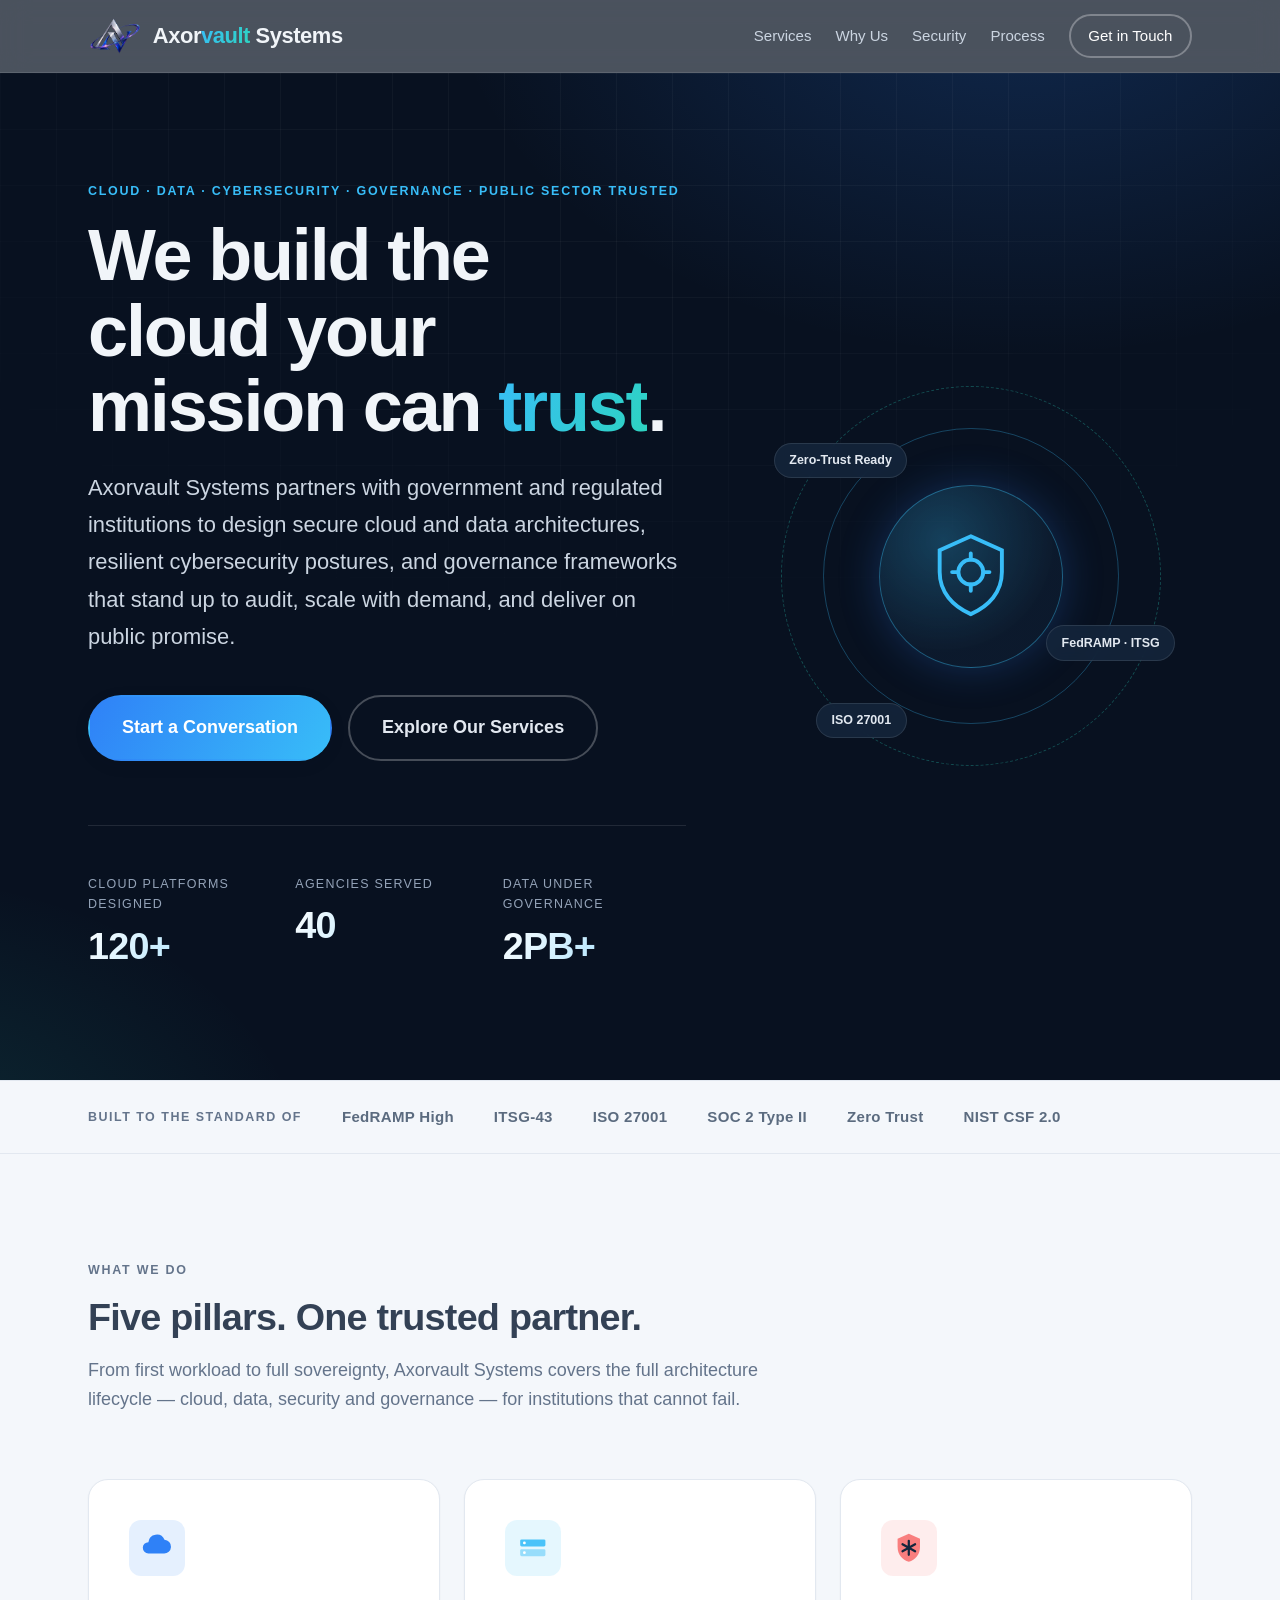
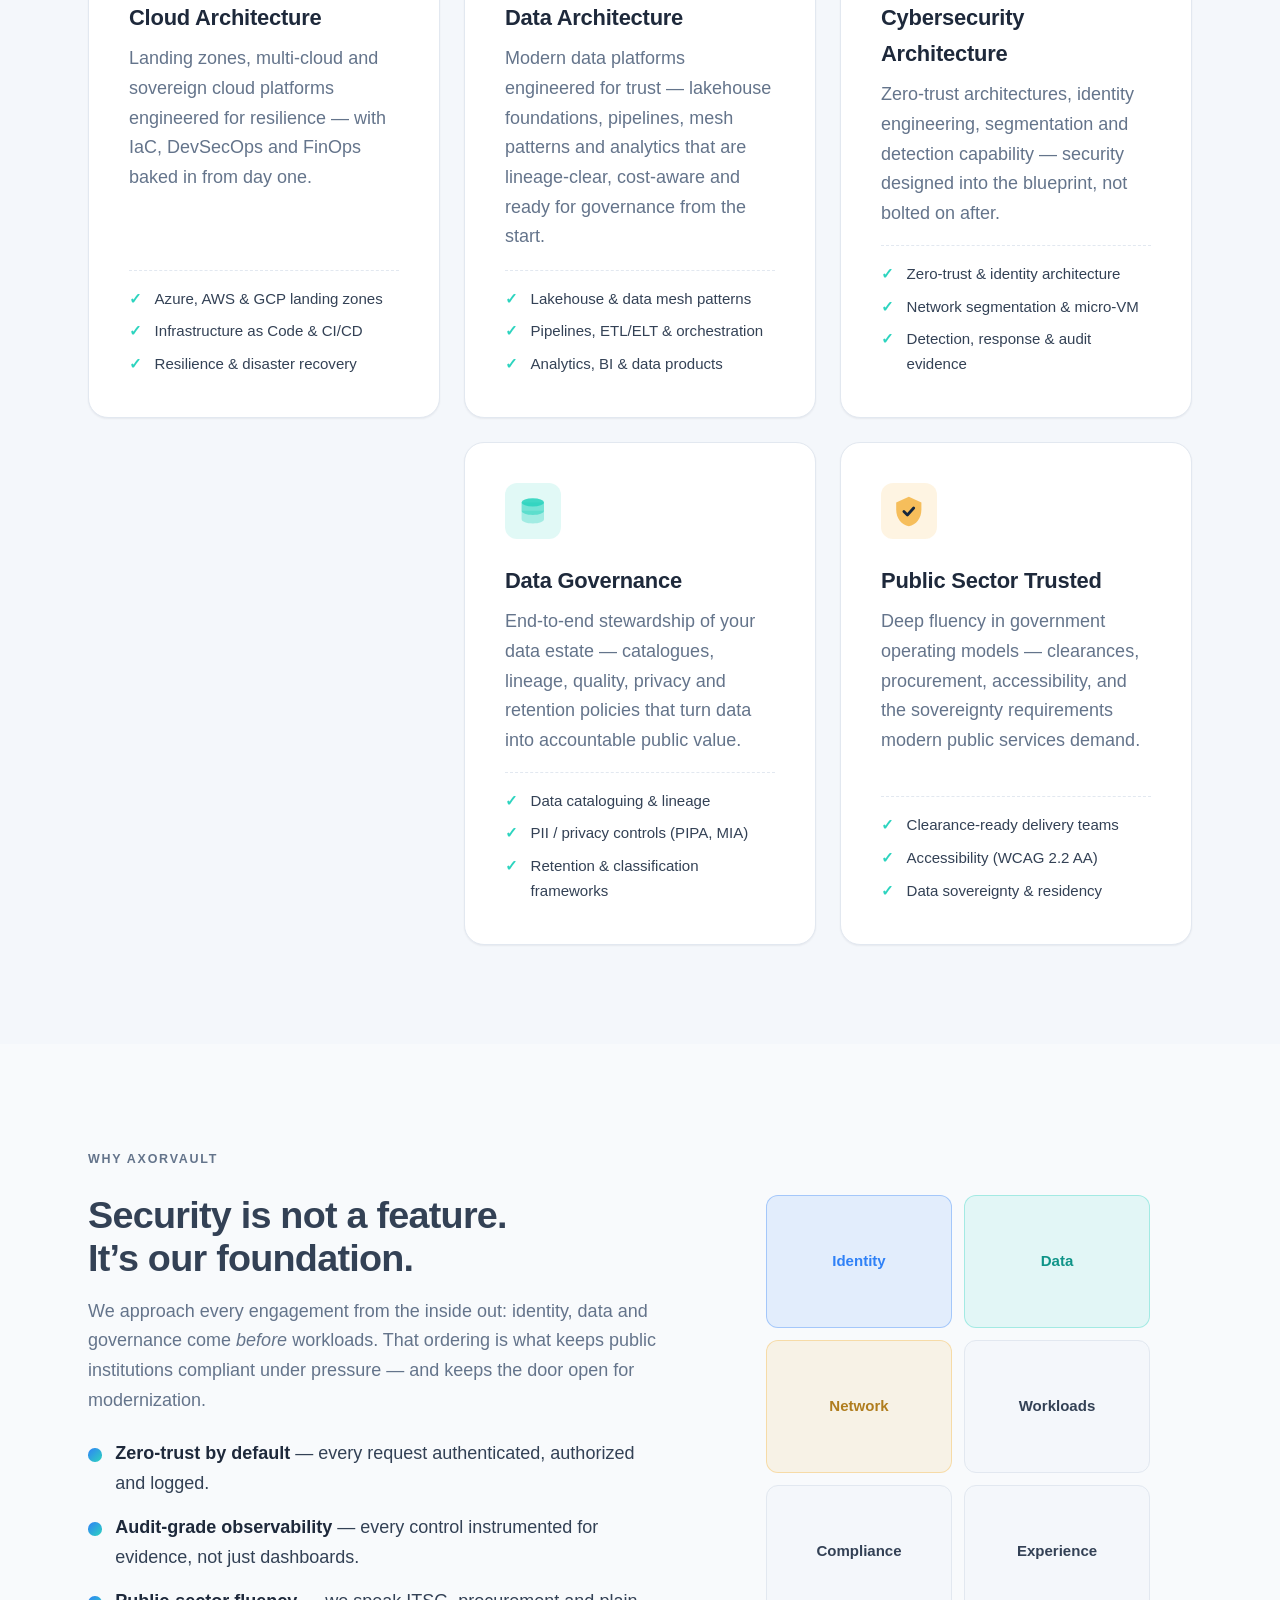
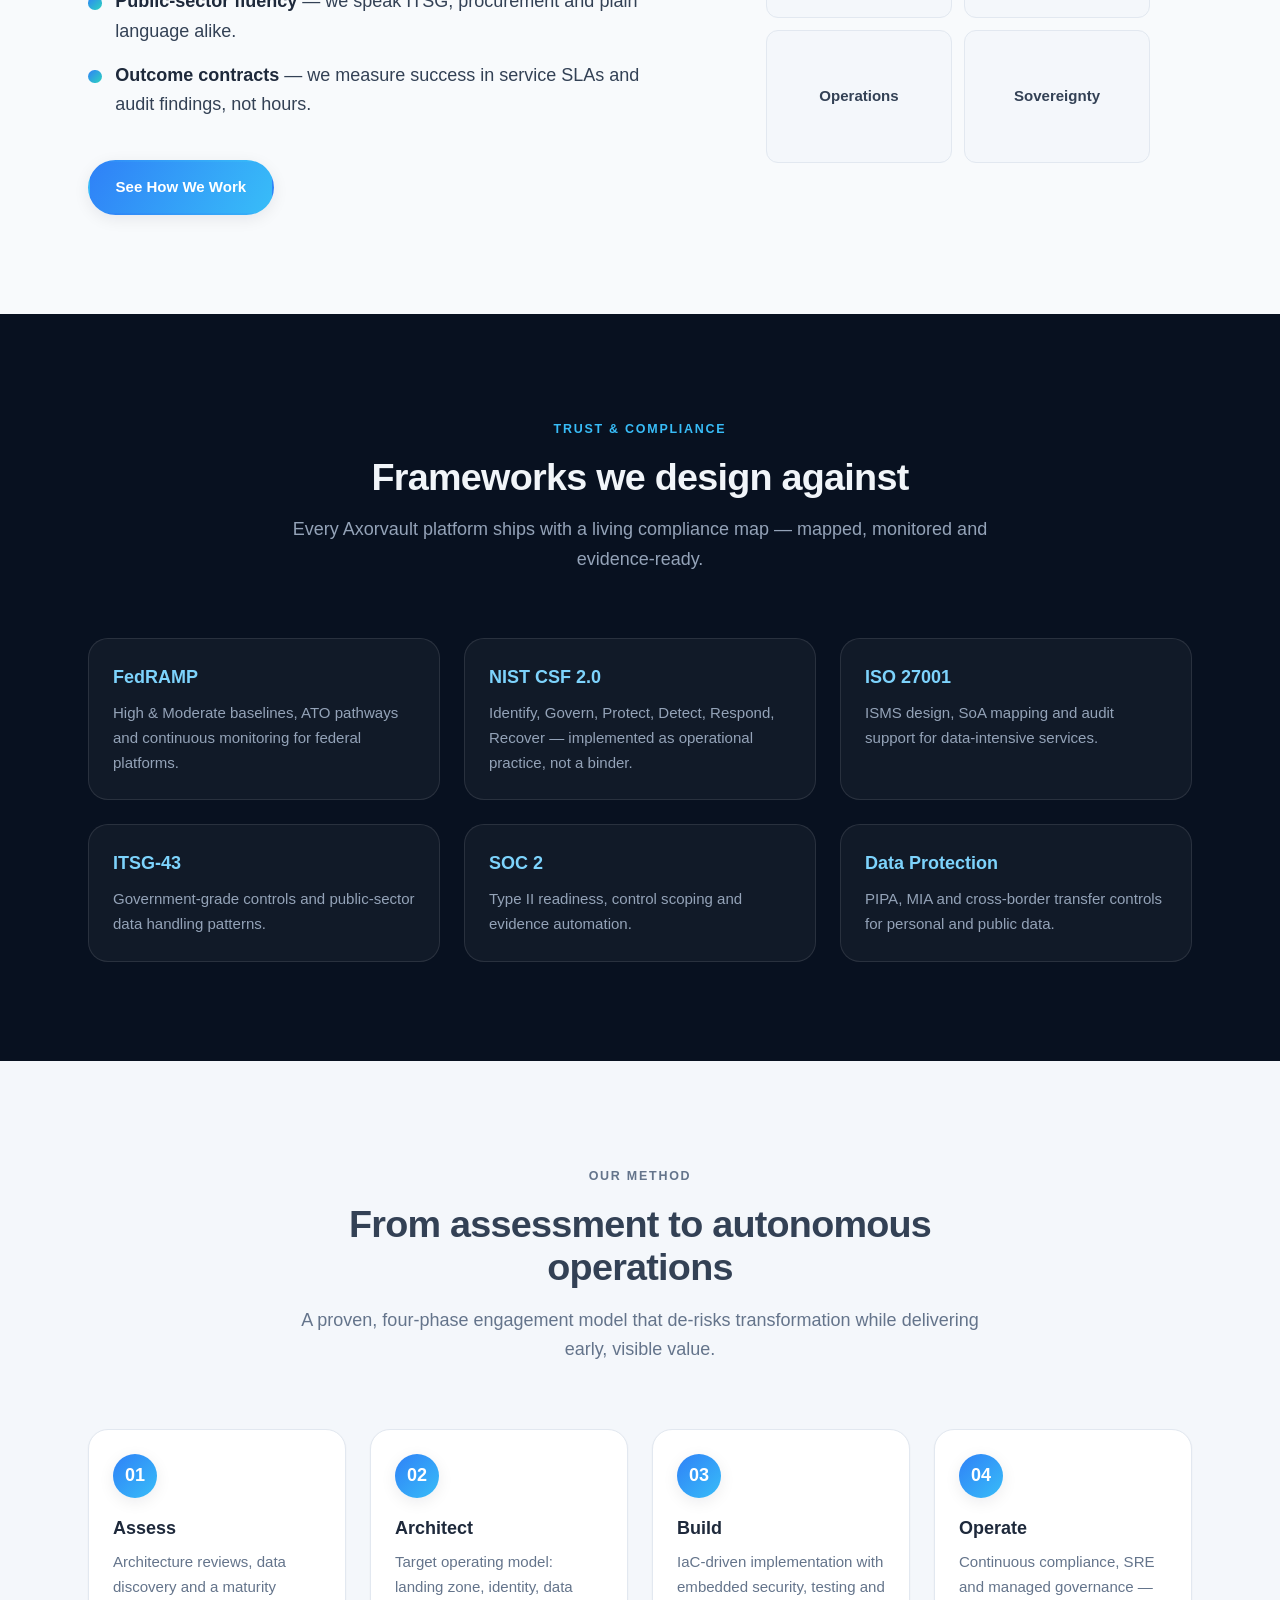
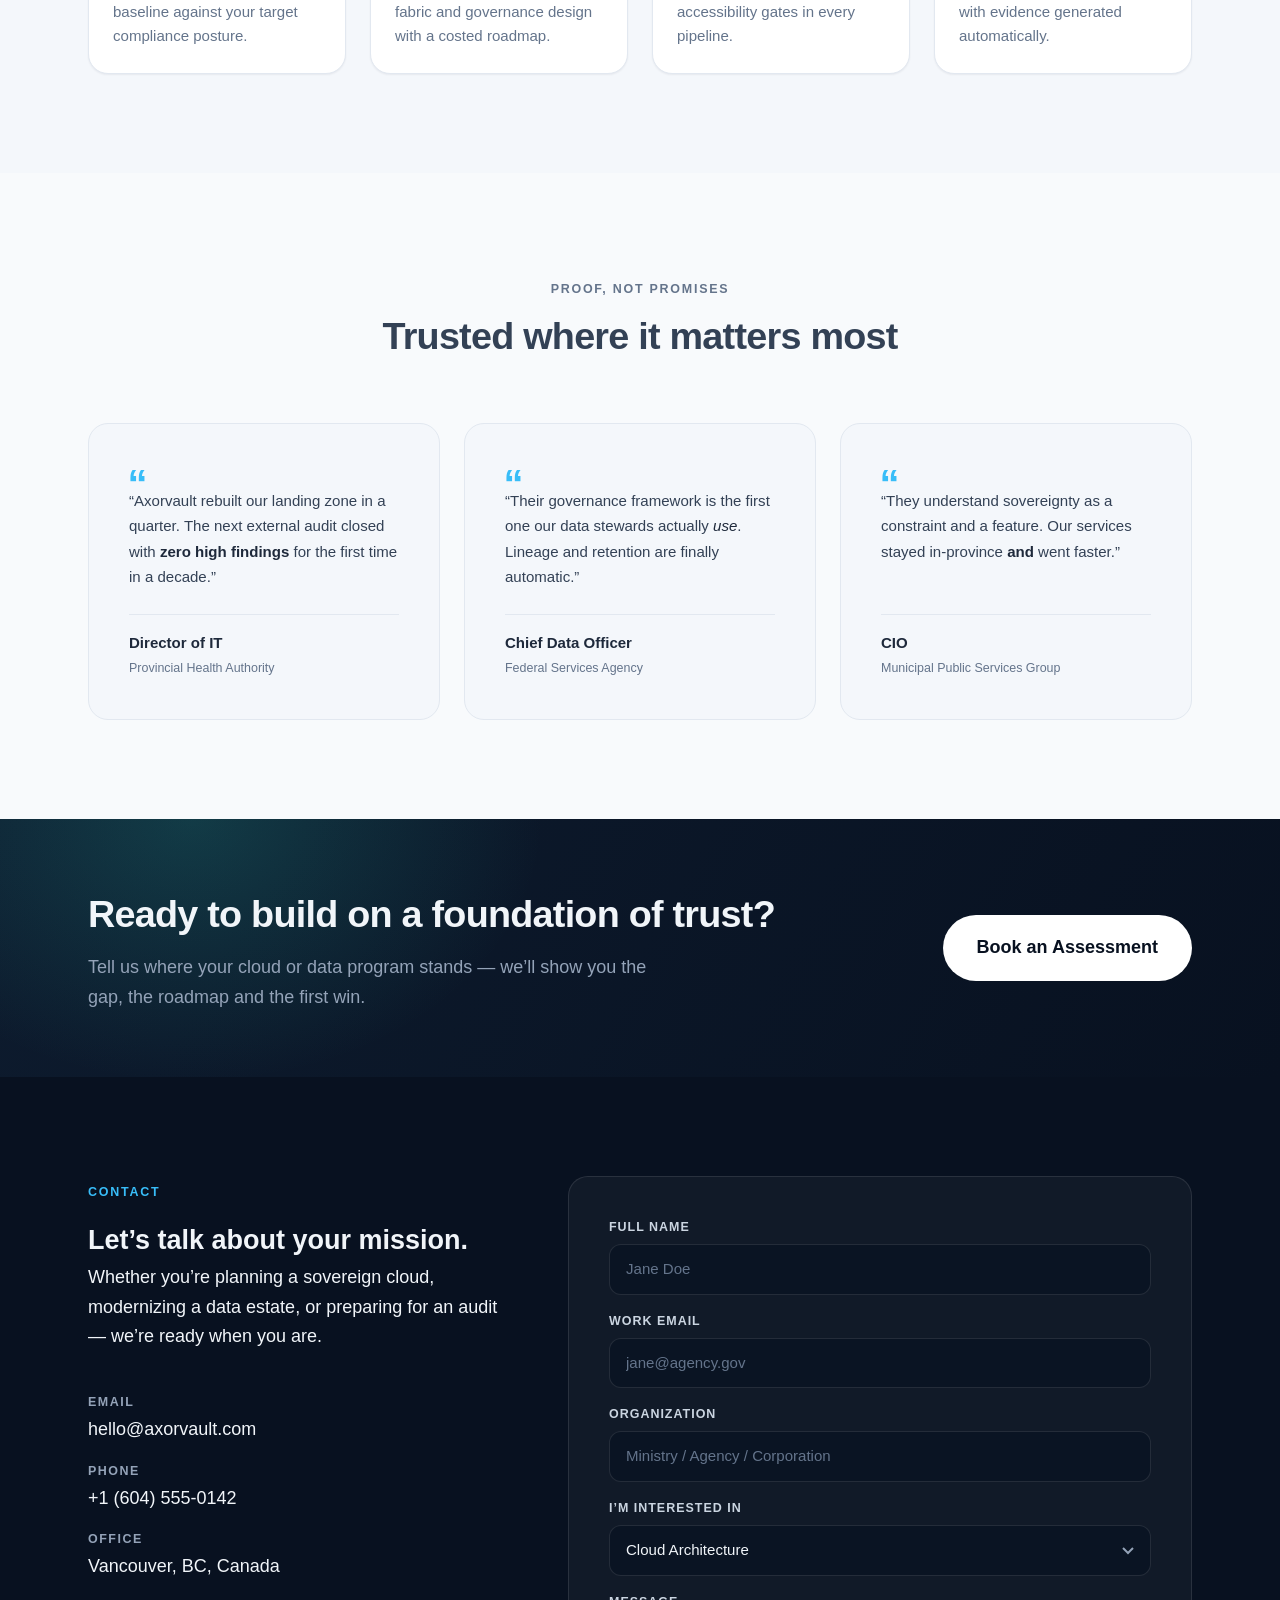
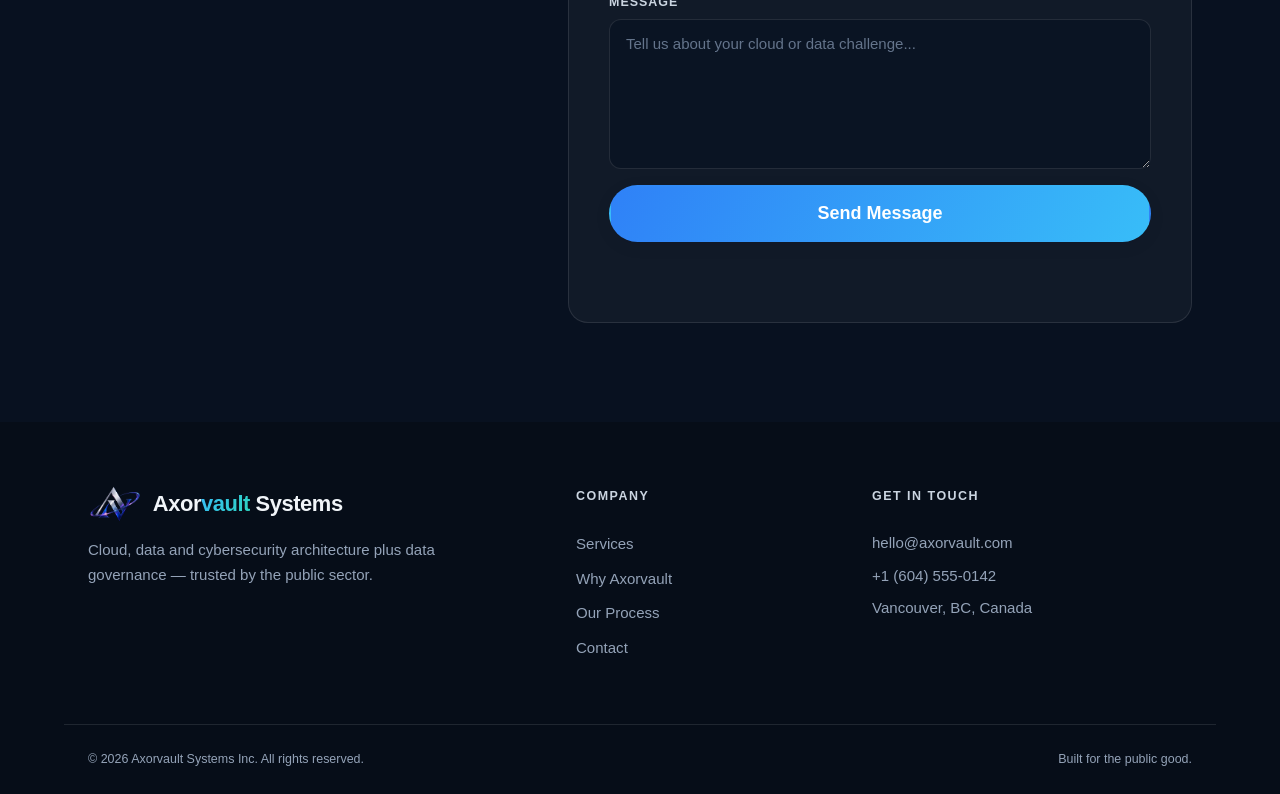
==== commit c8aff391: "new updates" ====
--- a/index.html
+++ b/index.html
@@ -5,7 +5,25 @@
   <meta name="viewport" content="width=device-width, initial-scale=1.0" />
   <title>Axorvault Systems — Cloud, Data &amp; Cybersecurity Architecture, Data Governance, Public Sector Trusted</title>
   <meta name="description" content="Axorvault Systems designs secure cloud and data architectures, cybersecurity frameworks and data governance programs trusted by public sector organizations." />
+  <link rel="canonical" href="https://axorvault.com/" />
   <link rel="icon" type="image/svg+xml" href="assets/favicon.svg" />
+  <meta http-equiv="Content-Security-Policy" content="default-src 'self'; script-src 'self'; style-src 'self' https://fonts.googleapis.com 'unsafe-inline'; font-src 'self' https://fonts.gstatic.com; img-src 'self' data:; base-uri 'self'; form-action 'self'; object-src 'none';" />
+  <meta name="referrer" content="strict-origin-when-cross-origin" />
+
+  <!-- Open Graph -->
+  <meta property="og:type" content="website" />
+  <meta property="og:site_name" content="Axorvault Systems" />
+  <meta property="og:title" content="Axorvault Systems — Cloud, Data &amp; Cybersecurity Architecture, Public Sector Trusted" />
+  <meta property="og:description" content="Axorvault Systems designs secure cloud and data architectures, cybersecurity frameworks and data governance programs trusted by public sector organizations." />
+  <meta property="og:url" content="https://axorvault.com/" />
+  <meta property="og:image" content="https://axorvault.com/assets/axorvaultlogo.png" />
+
+  <!-- Twitter Card -->
+  <meta name="twitter:card" content="summary_large_image" />
+  <meta name="twitter:title" content="Axorvault Systems — Cloud, Data &amp; Cybersecurity Architecture, Public Sector Trusted" />
+  <meta name="twitter:description" content="Axorvault Systems designs secure cloud and data architectures, cybersecurity frameworks and data governance programs trusted by public sector organizations." />
+  <meta name="twitter:image" content="https://axorvault.com/assets/axorvaultlogo.png" />
+
   <link rel="preconnect" href="https://fonts.googleapis.com" />
   <link rel="preconnect" href="https://fonts.gstatic.com" crossorigin />
   <link href="https://fonts.googleapis.com/css2?family=Inter:wght@400;500;600;700;800&display=swap" rel="stylesheet" />
@@ -18,11 +36,7 @@
   <header class="nav" id="top">
     <div class="container nav__inner">
       <a class="brand" href="#top" aria-label="Axorvault home">
-        <svg class="brand__mark" viewBox="0 0 32 32" aria-hidden="true" focusable="false">
-          <rect width="32" height="32" rx="8" fill="#2f81f7" />
-          <path d="M16 7l9 20H7z" fill="#fff" opacity="0.95" />
-          <path d="M16 13l5.5 11.5h-11z" fill="#0d1b2e" opacity="0.35" />
-        </svg>
+        <img class="brand__mark" src="assets/axorvaultlogo-icon.png" alt="" width="1162" height="768" />
         <span class="brand__name">Axor<em>vault</em> Systems</span>
       </a>
 
@@ -369,11 +383,7 @@
     <div class="container footer__inner">
       <div class="footer__brand">
         <a class="brand brand--footer" href="#top" aria-label="Axorvault home">
-          <svg class="brand__mark" viewBox="0 0 32 32" aria-hidden="true" focusable="false">
-            <rect width="32" height="32" rx="8" fill="#2f81f7" />
-            <path d="M16 7l9 20H7z" fill="#fff" opacity="0.95" />
-            <path d="M16 13l5.5 11.5h-11z" fill="#0d1b2e" opacity="0.35" />
-          </svg>
+          <img class="brand__mark" src="assets/axorvaultlogo-icon.png" alt="" width="1162" height="768" />
           <span class="brand__name">Axor<em>vault</em> Systems</span>
         </a>
         <p>Cloud, data and cybersecurity architecture plus data governance — trusted by the public sector.</p>
--- a/css/styles.css
+++ b/css/styles.css
@@ -340,8 +340,8 @@
 }
 
 .brand__mark {
-  width: 2rem;
-  height: 2rem;
+  height: 2.25rem;
+  width: auto;
   flex-shrink: 0;
 }
 
